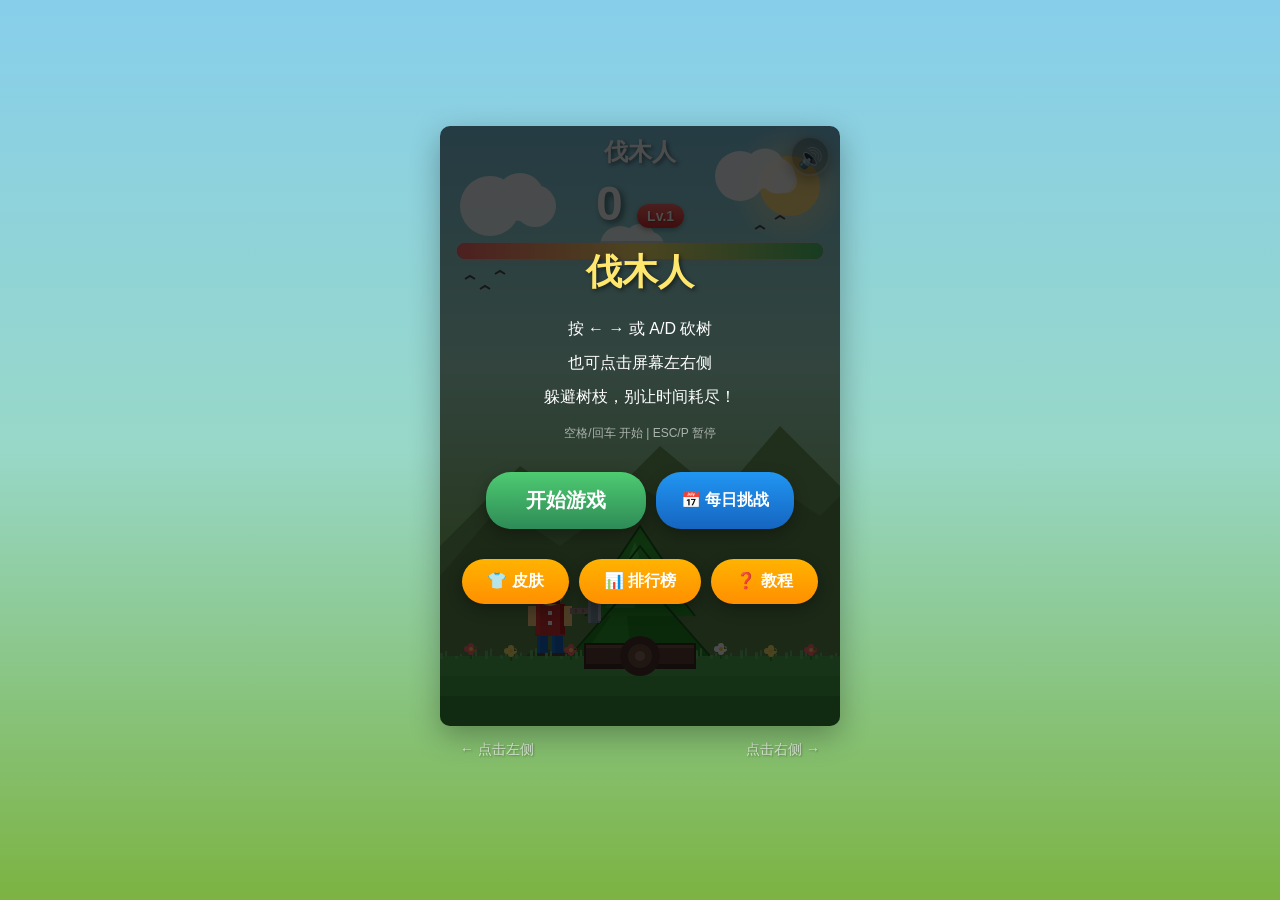
==== index.html @ 37e75020 "Timberman 伐木人游戏 - 完整版" ====
<!DOCTYPE html>
<html lang="zh-CN">
<head>
    <meta charset="UTF-8">
    <meta name="viewport" content="width=device-width, initial-scale=1.0, user-scalable=no">
    <title>Timberman - 伐木人</title>
    <link rel="stylesheet" href="style.css">
</head>
<body>
    <div id="game-container">
        <!-- 游戏标题 -->
        <h1 id="title">伐木人</h1>

        <!-- 游戏画布 -->
        <canvas id="gameCanvas"></canvas>

        <!-- 游戏 UI 覆盖层 -->
        <div id="ui-overlay">
            <!-- 静音按钮 -->
            <button id="mute-btn" class="mute-btn" title="切换音效">🔊</button>

            <!-- 分数显示 -->
            <div id="score-display">
                <span id="score">0</span>
                <span id="difficulty-level" class="difficulty-badge">Lv.1</span>
            </div>

            <!-- 连击显示 -->
            <div id="combo-display" class="combo-display hidden">0 COMBO</div>

            <!-- 时间条 -->
            <div id="timer-bar">
                <div id="timer-fill"></div>
            </div>
        </div>

        <!-- 开始界面 -->
        <div id="start-screen" class="screen">
            <h2>伐木人</h2>
            <p>按 ← → 或 A/D 砍树</p>
            <p>也可点击屏幕左右侧</p>
            <p>躲避树枝，别让时间耗尽！</p>
            <p class="hint-text">空格/回车 开始 | ESC/P 暂停</p>
            <div id="start-btns">
                <button id="start-btn">开始游戏</button>
                <button id="daily-btn" class="daily-btn">📅 每日挑战</button>
                <button id="skin-btn" class="secondary-btn">👕 皮肤</button>
                <button id="leaderboard-btn" class="secondary-btn">📊 排行榜</button>
                <button id="tutorial-btn" class="secondary-btn">❓ 教程</button>
            </div>
        </div>

        <!-- 每日挑战界面 -->
        <div id="daily-screen" class="screen hidden">
            <h2>📅 每日挑战</h2>
            <div class="daily-info">
                <p class="daily-date-label">今日日期</p>
                <p class="daily-date-value" id="daily-date">2025-01-01</p>
            </div>
            <div class="daily-stats">
                <div class="daily-stat">
                    <span class="stat-label">今日最高</span>
                    <span class="stat-value" id="daily-best-score">0</span>
                </div>
                <div class="daily-stat">
                    <span class="stat-label">挑战次数</span>
                    <span class="stat-value" id="daily-total-attempts">0</span>
                </div>
            </div>
            <p class="daily-hint">每天的关卡相同，挑战最高分！</p>
            <div class="daily-btns">
                <button id="daily-start-btn">开始挑战</button>
                <button id="daily-back-btn" class="secondary-btn">返回</button>
            </div>
        </div>

        <!-- 每日挑战结束界面 -->
        <div id="daily-game-over-screen" class="screen hidden">
            <h2>📅 挑战结束</h2>
            <p id="daily-new-record" class="new-record hidden">🎉 新纪录！</p>
            <p>得分: <span id="daily-final-score">0</span></p>
            <p>今日最高: <span id="daily-high-score">0</span></p>
            <p class="daily-combo-text">最高连击: <span id="daily-max-combo">0</span></p>
            <p class="daily-attempts-text">今日挑战: <span id="daily-attempts">0</span> 次</p>
            <div id="daily-game-over-btns">
                <button id="daily-retry-btn">再来一次</button>
                <button id="daily-exit-btn" class="secondary-btn">返回首页</button>
            </div>
        </div>

        <!-- 皮肤选择界面 -->
        <div id="skin-screen" class="screen hidden">
            <h2>👕 皮肤</h2>
            <!-- 皮肤预览区域 -->
            <div id="skin-preview-container">
                <canvas id="skin-preview-canvas" width="120" height="150"></canvas>
                <div id="skin-preview-name">伐木工</div>
            </div>
            <div id="skin-list"></div>
            <p id="skin-progress">已解锁: <span id="skin-unlocked-count">0</span>/4</p>
            <button id="skin-back-btn">返回</button>
        </div>

        <!-- 结束界面 -->
        <div id="game-over-screen" class="screen hidden">
            <h2>游戏结束</h2>
            <p>得分: <span id="final-score">0</span></p>
            <p id="max-combo-text">最高连击: <span id="max-combo">0</span></p>
            <p id="high-score-text">最高分: <span id="high-score">0</span></p>
            <div id="game-over-btns">
                <button id="restart-btn">再来一次</button>
                <button id="achievements-btn" class="secondary-btn">🏆 成就</button>
            </div>
        </div>

        <!-- 成就界面 -->
        <div id="achievements-screen" class="screen hidden">
            <h2>🏆 成就</h2>
            <div id="achievements-list"></div>
            <p id="achievements-progress">已解锁: <span id="unlocked-count">0</span>/12</p>
            <button id="achievements-back-btn">返回</button>
        </div>

        <!-- 排行榜界面 -->
        <div id="leaderboard-screen" class="screen hidden">
            <h2>📊 排行榜</h2>
            <div class="leaderboard-header">
                <span class="lb-col-rank">排名</span>
                <span class="lb-col-skin"></span>
                <span class="lb-col-score">分数</span>
                <span class="lb-col-combo">连击</span>
                <span class="lb-col-date">时间</span>
            </div>
            <div id="leaderboard-list"></div>
            <div class="leaderboard-btns">
                <button id="leaderboard-back-btn">返回</button>
                <button id="leaderboard-clear-btn" class="danger-btn">清空记录</button>
            </div>
        </div>

        <!-- 成就解锁弹窗 -->
        <div id="achievement-popup" class="achievement-popup hidden">
            <div class="achievement-icon">🏆</div>
            <div class="achievement-info">
                <div class="achievement-label">成就解锁!</div>
                <div id="achievement-name"></div>
            </div>
        </div>

        <!-- 皮肤解锁弹窗 -->
        <div id="skin-unlock-popup" class="skin-unlock-popup hidden">
            <div class="skin-popup-icon">👕</div>
            <div class="skin-popup-info">
                <div class="skin-popup-label">新皮肤解锁!</div>
                <div id="skin-unlock-name"></div>
            </div>
        </div>

        <!-- 暂停界面 -->
        <div id="pause-screen" class="screen hidden">
            <h2>⏸️ 暂停</h2>
            <p>按 ESC 或 P 键继续</p>
            <button id="resume-btn">继续游戏</button>
        </div>

        <!-- 教程界面 -->
        <div id="tutorial-screen" class="screen hidden">
            <div class="tutorial-content">
                <!-- 步骤 1: 欢迎 -->
                <div class="tutorial-step" data-step="1">
                    <div class="tutorial-icon">🪓</div>
                    <h2>欢迎来到伐木人!</h2>
                    <p>你是一名勇敢的伐木工</p>
                    <p>目标是砍倒尽可能多的树</p>
                    <p>同时躲避危险的树枝</p>
                </div>
                <!-- 步骤 2: 控制方式 -->
                <div class="tutorial-step hidden" data-step="2">
                    <div class="tutorial-icon">⌨️</div>
                    <h2>控制方式</h2>
                    <div class="tutorial-controls">
                        <div class="control-item">
                            <span class="key">← A</span>
                            <span>移动到左边砍树</span>
                        </div>
                        <div class="control-item">
                            <span class="key">D →</span>
                            <span>移动到右边砍树</span>
                        </div>
                    </div>
                    <p class="tutorial-hint">也可以点击屏幕左/右侧</p>
                </div>
                <!-- 步骤 3: 躲避树枝 -->
                <div class="tutorial-step hidden" data-step="3">
                    <div class="tutorial-icon">⚠️</div>
                    <h2>躲避树枝!</h2>
                    <div class="tutorial-demo">
                        <div class="demo-tree">
                            <div class="demo-branch left">🌿</div>
                            <div class="demo-trunk">🪵</div>
                            <div class="demo-player left danger">👷</div>
                        </div>
                    </div>
                    <p class="tutorial-warning">碰到树枝 = 游戏结束!</p>
                    <p>砍树前看清树枝在哪边</p>
                </div>
                <!-- 步骤 4: 时间管理 -->
                <div class="tutorial-step hidden" data-step="4">
                    <div class="tutorial-icon">⏱️</div>
                    <h2>时间管理</h2>
                    <div class="tutorial-timer-demo">
                        <div class="demo-timer-bar">
                            <div class="demo-timer-fill"></div>
                        </div>
                    </div>
                    <p>时间条会不断减少</p>
                    <p class="tutorial-tip">每次砍树会 <strong>+时间</strong></p>
                    <p class="tutorial-tip">时间耗尽也会游戏结束</p>
                </div>
                <!-- 步骤 5: 高级技巧 -->
                <div class="tutorial-step hidden" data-step="5">
                    <div class="tutorial-icon">🏆</div>
                    <h2>高级技巧</h2>
                    <div class="tutorial-tips-list">
                        <p>⚡ <strong>连击</strong> - 快速砍树提高分数</p>
                        <p>📈 <strong>难度递增</strong> - 分数越高越难</p>
                        <p>🎖️ <strong>成就系统</strong> - 解锁12个成就</p>
                        <p>👕 <strong>皮肤</strong> - 高分解锁新角色</p>
                    </div>
                </div>
            </div>
            <div class="tutorial-nav">
                <div class="tutorial-dots">
                    <span class="dot active" data-step="1"></span>
                    <span class="dot" data-step="2"></span>
                    <span class="dot" data-step="3"></span>
                    <span class="dot" data-step="4"></span>
                    <span class="dot" data-step="5"></span>
                </div>
                <div class="tutorial-buttons">
                    <button id="tutorial-skip-btn" class="secondary-btn">跳过</button>
                    <button id="tutorial-prev-btn" class="secondary-btn" disabled>上一步</button>
                    <button id="tutorial-next-btn">下一步</button>
                </div>
            </div>
        </div>

        <!-- 移动端触摸区域指示 -->
        <div id="touch-zones" class="touch-zones hidden">
            <div class="touch-zone touch-zone-left">
                <span class="touch-arrow">←</span>
                <div class="touch-ripple"></div>
            </div>
            <div class="touch-zone touch-zone-right">
                <span class="touch-arrow">→</span>
                <div class="touch-ripple"></div>
            </div>
        </div>
    </div>

    <!-- 操作提示 -->
    <div id="controls-hint">
        <span class="hint-left">← 点击左侧</span>
        <span class="hint-right">点击右侧 →</span>
    </div>

    <script src="game.js"></script>
</body>
</html>
---- style.css ----
/* 全局样式重置 */
* {
    margin: 0;
    padding: 0;
    box-sizing: border-box;
}

body {
    font-family: 'Segoe UI', 'PingFang SC', 'Microsoft YaHei', sans-serif;
    background: linear-gradient(180deg, #87CEEB 0%, #98D8C8 50%, #7CB342 100%);
    min-height: 100vh;
    display: flex;
    flex-direction: column;
    align-items: center;
    justify-content: center;
    overflow: hidden;
    user-select: none;
    -webkit-user-select: none;
    touch-action: manipulation;
}

/* 游戏容器 */
#game-container {
    position: relative;
    width: 100%;
    max-width: 400px;
    height: 600px;
    background: linear-gradient(180deg, #87CEEB 0%, #B8E994 70%, #6B8E23 100%);
    border-radius: 10px;
    box-shadow: 0 10px 30px rgba(0, 0, 0, 0.3);
    overflow: hidden;
}

/* 游戏标题 */
#title {
    position: absolute;
    top: 10px;
    left: 50%;
    transform: translateX(-50%);
    font-size: 24px;
    color: #fff;
    text-shadow: 2px 2px 4px rgba(0, 0, 0, 0.5);
    z-index: 10;
    pointer-events: none;
}

/* 游戏画布 */
#gameCanvas {
    display: block;
    width: 100%;
    height: 100%;
}

/* UI 覆盖层 */
#ui-overlay {
    position: absolute;
    top: 0;
    left: 0;
    width: 100%;
    padding: 50px 15px 15px;
    pointer-events: none;
    z-index: 5;
}

/* 静音按钮 */
.mute-btn {
    position: absolute;
    top: 10px;
    right: 10px;
    width: 40px;
    height: 40px;
    padding: 0;
    margin: 0;
    font-size: 20px;
    line-height: 40px;
    text-align: center;
    background: rgba(0, 0, 0, 0.3);
    border: 2px solid rgba(255, 255, 255, 0.3);
    border-radius: 50%;
    pointer-events: auto;
    transition: background 0.2s, transform 0.1s;
}

.mute-btn:hover {
    background: rgba(0, 0, 0, 0.5);
    transform: scale(1.1);
}

.mute-btn:active {
    transform: scale(0.95);
}

.mute-btn.muted {
    background: rgba(255, 100, 100, 0.4);
    border-color: rgba(255, 100, 100, 0.5);
}

/* 分数显示 */
#score-display {
    text-align: center;
    margin-bottom: 10px;
}

#score {
    font-size: 48px;
    font-weight: bold;
    color: #fff;
    text-shadow: 3px 3px 6px rgba(0, 0, 0, 0.5);
}

/* 难度等级徽章 */
.difficulty-badge {
    display: inline-block;
    margin-left: 10px;
    padding: 4px 10px;
    font-size: 14px;
    font-weight: bold;
    color: #fff;
    background: linear-gradient(180deg, #FF6B6B, #D32F2F);
    border-radius: 12px;
    vertical-align: middle;
    text-shadow: 1px 1px 2px rgba(0, 0, 0, 0.3);
    box-shadow: 0 2px 5px rgba(0, 0, 0, 0.3);
    transition: background 0.3s ease;
}

.difficulty-badge.level-high {
    background: linear-gradient(180deg, #FF5722, #B71C1C);
    animation: pulse 0.5s ease-in-out infinite alternate;
}

@keyframes pulse {
    from { transform: scale(1); }
    to { transform: scale(1.1); }
}

/* 连击显示 */
.combo-display {
    text-align: center;
    font-size: 24px;
    font-weight: bold;
    color: #FFE66D;
    text-shadow: 2px 2px 4px rgba(0, 0, 0, 0.5);
    margin-bottom: 5px;
    animation: comboPop 0.15s ease-out;
}

.combo-display.hidden {
    display: none;
}

/* 连击等级样式 */
.combo-good {
    color: #4ECB71;
    font-size: 26px;
}

.combo-great {
    color: #FF9800;
    font-size: 28px;
    animation: comboPop 0.15s ease-out, comboGlow 0.5s ease-in-out infinite alternate;
}

.combo-epic {
    color: #FF4081;
    font-size: 32px;
    animation: comboPop 0.15s ease-out, comboGlow 0.3s ease-in-out infinite alternate, comboShake 0.1s ease-in-out infinite;
}

@keyframes comboPop {
    0% { transform: scale(1.5); opacity: 0.5; }
    100% { transform: scale(1); opacity: 1; }
}

@keyframes comboGlow {
    from { text-shadow: 2px 2px 4px rgba(0, 0, 0, 0.5), 0 0 10px currentColor; }
    to { text-shadow: 2px 2px 4px rgba(0, 0, 0, 0.5), 0 0 20px currentColor, 0 0 30px currentColor; }
}

@keyframes comboShake {
    0%, 100% { transform: translateX(0); }
    25% { transform: translateX(-2px); }
    75% { transform: translateX(2px); }
}

/* 时间条 */
#timer-bar {
    width: 100%;
    height: 20px;
    background: rgba(0, 0, 0, 0.3);
    border-radius: 10px;
    overflow: hidden;
    border: 2px solid rgba(255, 255, 255, 0.5);
}

#timer-fill {
    width: 100%;
    height: 100%;
    background: linear-gradient(90deg, #FF6B6B, #FFE66D, #4ECB71);
    border-radius: 8px;
    transition: width 0.1s linear;
}

/* 通用屏幕样式 */
.screen {
    position: absolute;
    top: 0;
    left: 0;
    width: 100%;
    height: 100%;
    display: flex;
    flex-direction: column;
    align-items: center;
    justify-content: center;
    background: rgba(0, 0, 0, 0.7);
    z-index: 20;
    padding: 20px;
    text-align: center;
}

.screen.hidden {
    display: none;
}

.screen h2 {
    font-size: 36px;
    color: #FFE66D;
    text-shadow: 2px 2px 4px rgba(0, 0, 0, 0.5);
    margin-bottom: 20px;
}

.screen p {
    font-size: 16px;
    color: #fff;
    margin-bottom: 10px;
    line-height: 1.5;
}

.screen .hint-text {
    font-size: 12px;
    color: rgba(255, 255, 255, 0.6);
    margin-top: 5px;
}

/* 按钮样式 */
button {
    margin-top: 20px;
    padding: 15px 40px;
    font-size: 20px;
    font-weight: bold;
    color: #fff;
    background: linear-gradient(180deg, #4ECB71, #2E8B57);
    border: none;
    border-radius: 25px;
    cursor: pointer;
    box-shadow: 0 5px 15px rgba(0, 0, 0, 0.3);
    transition: transform 0.1s, box-shadow 0.1s;
}

button:hover {
    transform: translateY(-2px);
    box-shadow: 0 7px 20px rgba(0, 0, 0, 0.4);
}

button:active {
    transform: translateY(1px);
    box-shadow: 0 3px 10px rgba(0, 0, 0, 0.3);
}

/* 操作提示 */
#controls-hint {
    display: flex;
    justify-content: space-between;
    width: 100%;
    max-width: 400px;
    padding: 15px 20px;
    color: rgba(255, 255, 255, 0.7);
    font-size: 14px;
}

.hint-left, .hint-right {
    text-shadow: 1px 1px 2px rgba(0, 0, 0, 0.3);
}

/* 游戏结束时的分数高亮 */
#final-score {
    font-size: 48px;
    color: #FFE66D;
    font-weight: bold;
}

#max-combo-text {
    color: #FF9800;
    font-size: 14px;
}

#max-combo {
    font-weight: bold;
    color: #FFE66D;
}

#high-score-text {
    color: #4ECB71;
    font-size: 14px;
}

#high-score {
    font-weight: bold;
}

/* 响应式设计 */
@media (max-width: 420px) {
    #game-container {
        border-radius: 0;
        height: 100vh;
        max-width: 100%;
    }

    #controls-hint {
        position: fixed;
        bottom: 0;
        left: 0;
        background: rgba(0, 0, 0, 0.3);
    }
}

/* 触摸反馈 */
@media (hover: none) {
    button:hover {
        transform: none;
        box-shadow: 0 5px 15px rgba(0, 0, 0, 0.3);
    }
}

/* 游戏结束按钮组 */
#game-over-btns {
    display: flex;
    gap: 10px;
    flex-wrap: wrap;
    justify-content: center;
}

.secondary-btn {
    background: linear-gradient(180deg, #FFB300, #FF8F00);
    padding: 12px 25px;
    font-size: 16px;
}

/* 成就界面 */
#achievements-screen {
    background: rgba(0, 0, 0, 0.85);
}

#achievements-list {
    display: grid;
    grid-template-columns: repeat(3, 1fr);
    gap: 10px;
    max-width: 350px;
    max-height: 350px;
    overflow-y: auto;
    padding: 10px;
    margin-bottom: 10px;
}

.achievement-item {
    display: flex;
    flex-direction: column;
    align-items: center;
    padding: 10px 5px;
    background: rgba(255, 255, 255, 0.1);
    border-radius: 10px;
    border: 2px solid rgba(255, 255, 255, 0.2);
    transition: transform 0.2s, box-shadow 0.2s;
}

.achievement-item.unlocked {
    background: rgba(78, 203, 113, 0.2);
    border-color: #4ECB71;
}

.achievement-item.rarity-rare.unlocked {
    background: rgba(33, 150, 243, 0.2);
    border-color: #2196F3;
}

.achievement-item.rarity-epic.unlocked {
    background: rgba(156, 39, 176, 0.2);
    border-color: #9C27B0;
}

.achievement-item.rarity-legendary.unlocked {
    background: rgba(255, 193, 7, 0.2);
    border-color: #FFC107;
    box-shadow: 0 0 15px rgba(255, 193, 7, 0.3);
}

.achievement-item.locked {
    opacity: 0.5;
    filter: grayscale(0.8);
}

.achievement-item .icon {
    font-size: 28px;
    margin-bottom: 5px;
}

.achievement-item .name {
    font-size: 10px;
    color: #fff;
    text-align: center;
    line-height: 1.2;
}

.achievement-item.locked .name {
    color: #888;
}

#achievements-progress {
    color: #FFE66D;
    font-size: 14px;
    margin-top: 5px;
}

/* 成就解锁弹窗 */
.achievement-popup {
    position: absolute;
    top: 80px;
    left: 50%;
    transform: translateX(-50%);
    display: flex;
    align-items: center;
    gap: 10px;
    padding: 12px 20px;
    background: linear-gradient(135deg, rgba(78, 203, 113, 0.95), rgba(46, 139, 87, 0.95));
    border-radius: 30px;
    border: 2px solid #FFE66D;
    box-shadow: 0 5px 20px rgba(0, 0, 0, 0.4), 0 0 30px rgba(255, 230, 109, 0.3);
    z-index: 100;
    animation: popupSlideIn 0.5s ease-out;
}

.achievement-popup.hidden {
    display: none;
}

.achievement-popup .achievement-icon {
    font-size: 32px;
    animation: iconBounce 0.5s ease-out 0.2s;
}

.achievement-popup .achievement-info {
    display: flex;
    flex-direction: column;
}

.achievement-popup .achievement-label {
    font-size: 10px;
    color: rgba(255, 255, 255, 0.8);
    text-transform: uppercase;
    letter-spacing: 1px;
}

.achievement-popup #achievement-name {
    font-size: 16px;
    font-weight: bold;
    color: #fff;
    text-shadow: 1px 1px 2px rgba(0, 0, 0, 0.3);
}

@keyframes popupSlideIn {
    0% {
        transform: translateX(-50%) translateY(-50px);
        opacity: 0;
    }
    100% {
        transform: translateX(-50%) translateY(0);
        opacity: 1;
    }
}

@keyframes iconBounce {
    0%, 100% { transform: scale(1); }
    50% { transform: scale(1.3); }
}

/* 屏幕震动效果 */
#game-container.screen-shake {
    animation: screenShake 0.4s ease-out;
}

@keyframes screenShake {
    0%, 100% { transform: translateX(0) translateY(0); }
    10% { transform: translateX(-8px) translateY(4px); }
    20% { transform: translateX(8px) translateY(-4px); }
    30% { transform: translateX(-6px) translateY(3px); }
    40% { transform: translateX(6px) translateY(-3px); }
    50% { transform: translateX(-4px) translateY(2px); }
    60% { transform: translateX(4px) translateY(-2px); }
    70% { transform: translateX(-2px) translateY(1px); }
    80% { transform: translateX(2px) translateY(-1px); }
    90% { transform: translateX(-1px) translateY(0); }
}

/* 移动端触摸区域指示 */
.touch-zones {
    position: absolute;
    top: 0;
    left: 0;
    width: 100%;
    height: 100%;
    display: flex;
    pointer-events: none;
    z-index: 15;
}

.touch-zones.hidden {
    display: none;
}

.touch-zone {
    flex: 1;
    display: flex;
    align-items: center;
    justify-content: center;
    position: relative;
    transition: background 0.15s ease;
}

.touch-zone-left {
    background: linear-gradient(90deg, rgba(78, 203, 113, 0.15) 0%, rgba(78, 203, 113, 0) 80%);
    border-right: 1px dashed rgba(255, 255, 255, 0.2);
}

.touch-zone-right {
    background: linear-gradient(270deg, rgba(78, 203, 113, 0.15) 0%, rgba(78, 203, 113, 0) 80%);
}

.touch-arrow {
    font-size: 48px;
    color: rgba(255, 255, 255, 0.25);
    text-shadow: 0 2px 8px rgba(0, 0, 0, 0.3);
    transition: all 0.15s ease;
    user-select: none;
}

/* 触摸激活状态 */
.touch-zone.active {
    background: rgba(78, 203, 113, 0.3);
}

.touch-zone.active .touch-arrow {
    color: rgba(255, 255, 255, 0.8);
    transform: scale(1.2);
}

/* 触摸波纹效果 */
.touch-ripple {
    position: absolute;
    width: 80px;
    height: 80px;
    border-radius: 50%;
    background: rgba(255, 255, 255, 0.4);
    transform: scale(0);
    opacity: 0;
    pointer-events: none;
}

.touch-ripple.animate {
    animation: rippleEffect 0.4s ease-out;
}

@keyframes rippleEffect {
    0% {
        transform: scale(0);
        opacity: 0.6;
    }
    100% {
        transform: scale(2.5);
        opacity: 0;
    }
}

/* 首次提示动画 - 箭头脉冲 */
.touch-zones.show-hint .touch-arrow {
    animation: arrowPulse 1.5s ease-in-out infinite;
}

@keyframes arrowPulse {
    0%, 100% {
        opacity: 0.25;
        transform: scale(1);
    }
    50% {
        opacity: 0.6;
        transform: scale(1.15);
    }
}

/* 淡出动画 - 游戏开始后渐隐 */
.touch-zones.fade-out {
    animation: zonesFadeOut 2s ease-out forwards;
}

@keyframes zonesFadeOut {
    0% { opacity: 1; }
    50% { opacity: 1; }
    100% { opacity: 0.3; }
}

/* 开始界面按钮组 */
#start-btns {
    display: flex;
    gap: 10px;
    flex-wrap: wrap;
    justify-content: center;
}

/* 皮肤选择界面 */
#skin-screen {
    background: rgba(0, 0, 0, 0.85);
}

/* 皮肤预览区域 */
#skin-preview-container {
    display: flex;
    flex-direction: column;
    align-items: center;
    margin-bottom: 15px;
    padding: 15px 25px;
    background: linear-gradient(180deg, rgba(135, 206, 235, 0.3) 0%, rgba(107, 142, 35, 0.3) 100%);
    border-radius: 15px;
    border: 2px solid rgba(255, 255, 255, 0.3);
    box-shadow: inset 0 0 20px rgba(0, 0, 0, 0.2);
}

#skin-preview-canvas {
    border-radius: 8px;
    image-rendering: pixelated;
}

#skin-preview-name {
    margin-top: 8px;
    font-size: 16px;
    font-weight: bold;
    color: #FFE66D;
    text-shadow: 1px 1px 3px rgba(0, 0, 0, 0.5);
    transition: all 0.3s ease;
}

#skin-list {
    display: grid;
    grid-template-columns: repeat(2, 1fr);
    gap: 12px;
    max-width: 320px;
    max-height: 350px;
    overflow-y: auto;
    padding: 10px;
    margin-bottom: 10px;
}

.skin-item {
    display: flex;
    flex-direction: column;
    align-items: center;
    padding: 15px 10px;
    background: rgba(255, 255, 255, 0.1);
    border-radius: 12px;
    border: 3px solid rgba(255, 255, 255, 0.2);
    cursor: pointer;
    transition: transform 0.2s, box-shadow 0.2s, border-color 0.2s;
}

.skin-item:hover {
    transform: translateY(-2px);
    box-shadow: 0 5px 15px rgba(0, 0, 0, 0.3);
}

.skin-item.unlocked {
    background: rgba(78, 203, 113, 0.15);
    border-color: rgba(78, 203, 113, 0.4);
}

.skin-item.selected {
    background: rgba(78, 203, 113, 0.3);
    border-color: #4ECB71;
    box-shadow: 0 0 15px rgba(78, 203, 113, 0.4);
}

.skin-item.locked {
    opacity: 0.6;
    cursor: not-allowed;
}

.skin-item.locked:hover {
    transform: none;
}

/* 皮肤预览容器 */
.skin-preview-container {
    width: 80px;
    height: 100px;
    margin-bottom: 8px;
    display: flex;
    align-items: center;
    justify-content: center;
}

.skin-preview-canvas {
    border-radius: 6px;
    image-rendering: pixelated;
    background: linear-gradient(180deg, rgba(135, 206, 235, 0.2) 0%, rgba(107, 142, 35, 0.2) 100%);
}

.skin-info {
    display: flex;
    flex-direction: column;
    align-items: center;
}

.skin-item .skin-icon {
    font-size: 36px;
    margin-bottom: 8px;
}

.skin-item .skin-name {
    font-size: 14px;
    font-weight: bold;
    color: #fff;
    text-align: center;
    margin-bottom: 4px;
}

.skin-item .skin-desc {
    font-size: 10px;
    color: rgba(255, 255, 255, 0.7);
    text-align: center;
    line-height: 1.3;
}

.skin-item.locked .skin-name,
.skin-item.locked .skin-desc {
    color: #888;
}

.skin-item .skin-unlock-hint {
    font-size: 9px;
    color: #FFE66D;
    margin-top: 6px;
    text-align: center;
}

.skin-item .skin-selected-badge {
    font-size: 9px;
    color: #4ECB71;
    margin-top: 6px;
    font-weight: bold;
}

#skin-progress {
    color: #FFE66D;
    font-size: 14px;
    margin-top: 5px;
}

.skin-item .unlock-req {
    font-size: 10px;
    color: #FF9800;
    margin-top: 4px;
    padding: 2px 8px;
    background: rgba(255, 152, 0, 0.2);
    border-radius: 8px;
}

.skin-item .skin-check {
    position: absolute;
    top: 8px;
    right: 8px;
    font-size: 14px;
    color: #4ECB71;
    font-weight: bold;
}

.skin-item {
    position: relative;
}

/* 皮肤解锁弹窗 */
.skin-unlock-popup {
    position: absolute;
    top: 80px;
    left: 50%;
    transform: translateX(-50%);
    display: flex;
    align-items: center;
    gap: 10px;
    padding: 12px 20px;
    background: linear-gradient(135deg, rgba(255, 193, 7, 0.95), rgba(255, 143, 0, 0.95));
    border-radius: 30px;
    border: 2px solid #fff;
    box-shadow: 0 5px 20px rgba(0, 0, 0, 0.4), 0 0 30px rgba(255, 193, 7, 0.3);
    z-index: 100;
    animation: popupSlideIn 0.5s ease-out;
}

.skin-unlock-popup.hidden {
    display: none;
}

.skin-unlock-popup .skin-popup-icon {
    font-size: 32px;
    animation: iconBounce 0.5s ease-out 0.2s;
}

.skin-unlock-popup .skin-popup-info {
    display: flex;
    flex-direction: column;
}

.skin-unlock-popup .skin-popup-label {
    font-size: 10px;
    color: rgba(255, 255, 255, 0.9);
    text-transform: uppercase;
    letter-spacing: 1px;
}

.skin-unlock-popup .skin-popup-name {
    font-size: 16px;
    font-weight: bold;
    color: #fff;
    text-shadow: 1px 1px 2px rgba(0, 0, 0, 0.3);
}

/* ============ 每日挑战样式 ============ */

/* 每日挑战按钮 */
.daily-btn {
    background: linear-gradient(180deg, #2196F3, #1565C0);
    padding: 12px 25px;
    font-size: 16px;
}

.daily-btn:hover {
    background: linear-gradient(180deg, #42A5F5, #1976D2);
}

/* 每日挑战界面 */
#daily-screen {
    background: rgba(0, 0, 0, 0.85);
}

.daily-info {
    text-align: center;
    margin-bottom: 15px;
}

.daily-date-label {
    font-size: 12px;
    color: rgba(255, 255, 255, 0.7);
    margin-bottom: 5px !important;
}

.daily-date-value {
    font-size: 24px !important;
    font-weight: bold;
    color: #2196F3 !important;
    margin: 0 !important;
}

.daily-stats {
    display: flex;
    gap: 20px;
    justify-content: center;
    margin: 20px 0;
}

.daily-stat {
    display: flex;
    flex-direction: column;
    align-items: center;
    padding: 12px 20px;
    background: rgba(255, 255, 255, 0.1);
    border-radius: 10px;
    border: 2px solid rgba(33, 150, 243, 0.3);
}

.daily-stat .stat-label {
    font-size: 12px;
    color: rgba(255, 255, 255, 0.7);
    margin-bottom: 5px;
}

.daily-stat .stat-value {
    font-size: 28px;
    font-weight: bold;
    color: #FFE66D;
}

.daily-hint {
    font-size: 12px !important;
    color: rgba(255, 255, 255, 0.6) !important;
    font-style: italic;
}

.daily-btns {
    display: flex;
    gap: 10px;
    flex-wrap: wrap;
    justify-content: center;
}

#daily-start-btn {
    background: linear-gradient(180deg, #2196F3, #1565C0);
}

#daily-start-btn:hover {
    background: linear-gradient(180deg, #42A5F5, #1976D2);
}

/* 每日挑战结束界面 */
#daily-game-over-screen {
    background: rgba(0, 0, 0, 0.85);
}

#daily-game-over-screen h2 {
    color: #2196F3;
}

.new-record {
    font-size: 24px !important;
    color: #FFD700 !important;
    font-weight: bold;
    animation: newRecordPulse 0.5s ease-in-out infinite alternate;
    margin-bottom: 15px !important;
}

@keyframes newRecordPulse {
    from { transform: scale(1); text-shadow: 0 0 10px rgba(255, 215, 0, 0.5); }
    to { transform: scale(1.1); text-shadow: 0 0 20px rgba(255, 215, 0, 0.8); }
}

#daily-final-score {
    font-size: 48px;
    color: #2196F3;
    font-weight: bold;
}

#daily-high-score {
    font-size: 24px;
    color: #FFE66D;
    font-weight: bold;
}

.daily-combo-text {
    color: #FF9800 !important;
    font-size: 14px !important;
}

.daily-attempts-text {
    color: #4ECB71 !important;
    font-size: 14px !important;
}

#daily-game-over-btns {
    display: flex;
    gap: 10px;
    flex-wrap: wrap;
    justify-content: center;
}

#daily-retry-btn {
    background: linear-gradient(180deg, #2196F3, #1565C0);
}

#daily-retry-btn:hover {
    background: linear-gradient(180deg, #42A5F5, #1976D2);
}

/* ============ 教程界面样式 ============ */

#tutorial-screen {
    background: rgba(0, 0, 0, 0.9);
    padding: 30px 20px;
}

.tutorial-content {
    flex: 1;
    display: flex;
    flex-direction: column;
    align-items: center;
    justify-content: center;
    max-width: 320px;
    width: 100%;
}

.tutorial-step {
    display: flex;
    flex-direction: column;
    align-items: center;
    text-align: center;
    animation: tutorialFadeIn 0.4s ease-out;
}

.tutorial-step.hidden {
    display: none;
}

@keyframes tutorialFadeIn {
    from {
        opacity: 0;
        transform: translateX(20px);
    }
    to {
        opacity: 1;
        transform: translateX(0);
    }
}

.tutorial-icon {
    font-size: 64px;
    margin-bottom: 15px;
    animation: tutorialIconBounce 0.6s ease-out;
}

@keyframes tutorialIconBounce {
    0% { transform: scale(0.5); opacity: 0; }
    60% { transform: scale(1.1); }
    100% { transform: scale(1); opacity: 1; }
}

.tutorial-step h2 {
    font-size: 28px;
    color: #FFE66D;
    margin-bottom: 15px;
}

.tutorial-step p {
    font-size: 15px;
    color: #fff;
    margin-bottom: 8px;
    line-height: 1.4;
}

/* 控制方式展示 */
.tutorial-controls {
    display: flex;
    flex-direction: column;
    gap: 12px;
    margin: 15px 0;
}

.control-item {
    display: flex;
    align-items: center;
    gap: 15px;
    padding: 12px 20px;
    background: rgba(255, 255, 255, 0.1);
    border-radius: 10px;
    border: 2px solid rgba(255, 255, 255, 0.2);
}

.control-item .key {
    font-size: 18px;
    font-weight: bold;
    color: #FFE66D;
    padding: 6px 12px;
    background: rgba(0, 0, 0, 0.3);
    border-radius: 6px;
    border: 2px solid #FFE66D;
    font-family: monospace;
    min-width: 60px;
    text-align: center;
}

.control-item span:last-child {
    color: #fff;
    font-size: 14px;
}

.tutorial-hint {
    font-size: 12px !important;
    color: rgba(255, 255, 255, 0.6) !important;
    font-style: italic;
    margin-top: 10px !important;
}

/* 躲避树枝演示 */
.tutorial-demo {
    margin: 20px 0;
    padding: 20px;
    background: linear-gradient(180deg, rgba(135, 206, 235, 0.2) 0%, rgba(107, 142, 35, 0.2) 100%);
    border-radius: 15px;
    border: 2px solid rgba(255, 255, 255, 0.2);
}

.demo-tree {
    display: flex;
    flex-direction: column;
    align-items: center;
    position: relative;
}

.demo-trunk {
    font-size: 36px;
    margin: 5px 0;
}

.demo-branch {
    font-size: 24px;
    position: absolute;
    top: -5px;
}

.demo-branch.left {
    left: -35px;
    transform: scaleX(-1);
}

.demo-branch.right {
    right: -35px;
}

.demo-player {
    font-size: 32px;
    position: absolute;
    bottom: -10px;
}

.demo-player.left {
    left: -45px;
}

.demo-player.right {
    right: -45px;
}

.demo-player.danger {
    animation: dangerBlink 0.5s ease-in-out infinite alternate;
}

@keyframes dangerBlink {
    from { opacity: 1; }
    to { opacity: 0.4; }
}

.tutorial-warning {
    font-size: 18px !important;
    color: #FF6B6B !important;
    font-weight: bold;
    margin-top: 15px !important;
    padding: 8px 16px;
    background: rgba(255, 107, 107, 0.2);
    border-radius: 8px;
    border: 2px solid rgba(255, 107, 107, 0.4);
}

/* 时间条演示 */
.tutorial-timer-demo {
    width: 100%;
    margin: 20px 0;
}

.demo-timer-bar {
    width: 100%;
    height: 24px;
    background: rgba(0, 0, 0, 0.3);
    border-radius: 12px;
    overflow: hidden;
    border: 2px solid rgba(255, 255, 255, 0.3);
}

.demo-timer-fill {
    height: 100%;
    width: 70%;
    background: linear-gradient(90deg, #FF6B6B, #FFE66D, #4ECB71);
    border-radius: 10px;
    animation: timerDemo 2s ease-in-out infinite;
}

@keyframes timerDemo {
    0% { width: 70%; }
    50% { width: 40%; }
    100% { width: 70%; }
}

.tutorial-tip {
    font-size: 14px !important;
    color: #4ECB71 !important;
}

.tutorial-tip strong {
    color: #FFE66D;
}

/* 高级技巧列表 */
.tutorial-tips-list {
    text-align: left;
    margin: 15px 0;
    padding: 15px 20px;
    background: rgba(255, 255, 255, 0.05);
    border-radius: 12px;
    border: 2px solid rgba(255, 255, 255, 0.1);
}

.tutorial-tips-list p {
    font-size: 14px !important;
    margin-bottom: 10px !important;
    display: flex;
    align-items: center;
    gap: 8px;
}

.tutorial-tips-list p:last-child {
    margin-bottom: 0 !important;
}

.tutorial-tips-list strong {
    color: #FFE66D;
}

/* 导航区域 */
.tutorial-nav {
    width: 100%;
    max-width: 320px;
    margin-top: 20px;
}

.tutorial-dots {
    display: flex;
    justify-content: center;
    gap: 10px;
    margin-bottom: 20px;
}

.tutorial-dots .dot {
    width: 10px;
    height: 10px;
    border-radius: 50%;
    background: rgba(255, 255, 255, 0.3);
    cursor: pointer;
    transition: all 0.3s ease;
}

.tutorial-dots .dot:hover {
    background: rgba(255, 255, 255, 0.5);
    transform: scale(1.2);
}

.tutorial-dots .dot.active {
    background: #FFE66D;
    transform: scale(1.2);
    box-shadow: 0 0 10px rgba(255, 230, 109, 0.5);
}

.tutorial-buttons {
    display: flex;
    justify-content: center;
    gap: 10px;
}

.tutorial-buttons button {
    margin-top: 0;
    padding: 12px 24px;
    font-size: 16px;
}

#tutorial-skip-btn {
    background: linear-gradient(180deg, #9E9E9E, #616161);
}

#tutorial-prev-btn:disabled {
    opacity: 0.5;
    cursor: not-allowed;
}

#tutorial-prev-btn:disabled:hover {
    transform: none;
    box-shadow: 0 5px 15px rgba(0, 0, 0, 0.3);
}

#tutorial-next-btn {
    background: linear-gradient(180deg, #4ECB71, #2E8B57);
}
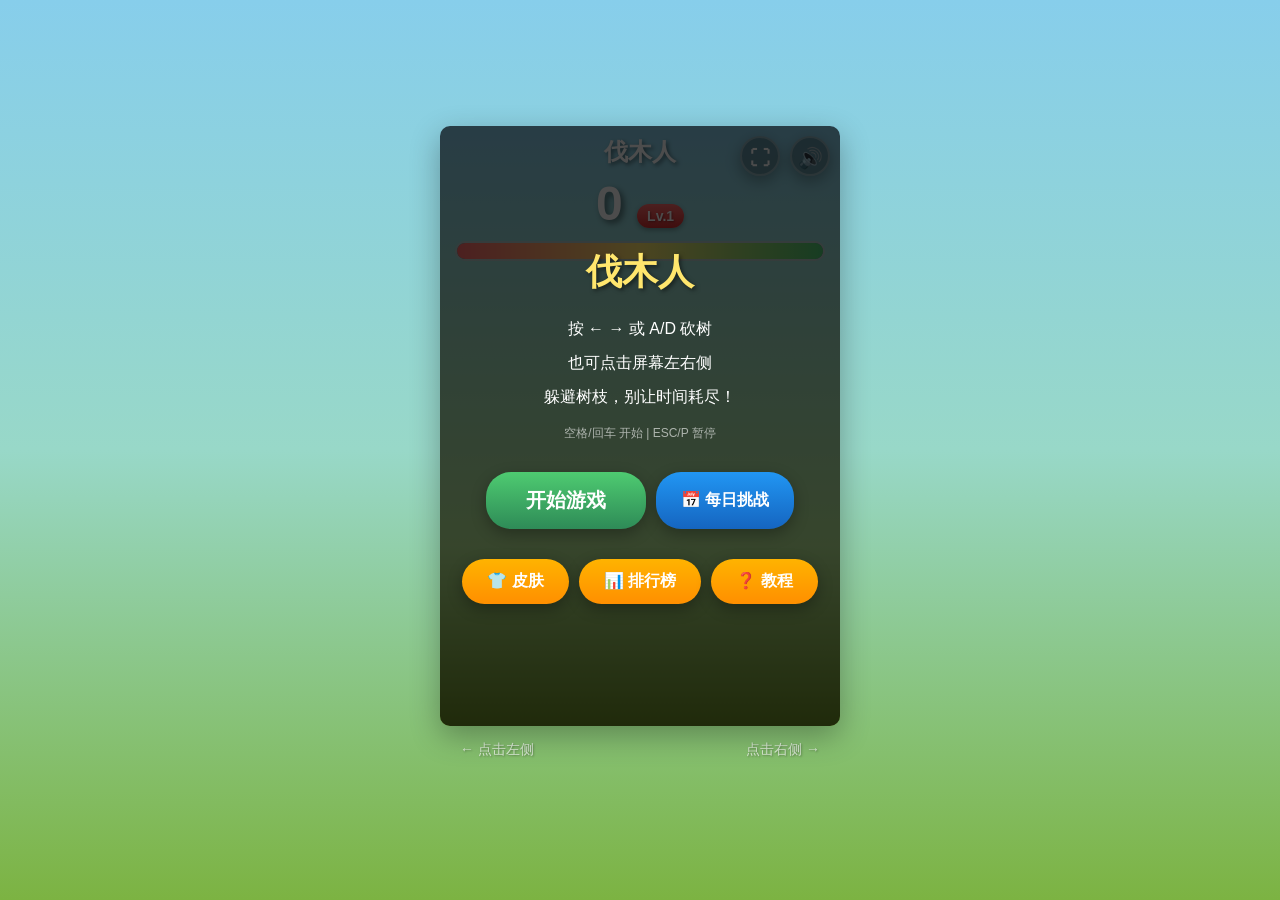
==== commit 7fa441a4: "添加教程、排行榜、圣诞老人皮肤" ====
--- a/index.html
+++ b/index.html
@@ -18,6 +18,8 @@
         <div id="ui-overlay">
             <!-- 静音按钮 -->
             <button id="mute-btn" class="mute-btn" title="切换音效">🔊</button>
+            <!-- 全屏按钮 -->
+            <button id="fullscreen-btn" class="fullscreen-btn" title="全屏模式">⛶</button>
 
             <!-- 分数显示 -->
             <div id="score-display">
--- a/style.css
+++ b/style.css
@@ -95,6 +95,47 @@
     border-color: rgba(255, 100, 100, 0.5);
 }
 
+/* 全屏按钮 */
+.fullscreen-btn {
+    position: absolute;
+    top: 10px;
+    right: 60px;
+    width: 40px;
+    height: 40px;
+    padding: 0;
+    margin: 0;
+    font-size: 20px;
+    line-height: 40px;
+    text-align: center;
+    background: rgba(0, 0, 0, 0.3);
+    border: 2px solid rgba(255, 255, 255, 0.3);
+    border-radius: 50%;
+    pointer-events: auto;
+    transition: background 0.2s, transform 0.1s;
+    cursor: pointer;
+}
+
+.fullscreen-btn:hover {
+    background: rgba(0, 0, 0, 0.5);
+    transform: scale(1.1);
+}
+
+.fullscreen-btn:active {
+    transform: scale(0.95);
+}
+
+.fullscreen-btn.active {
+    background: rgba(100, 200, 100, 0.4);
+    border-color: rgba(100, 200, 100, 0.5);
+}
+
+/* 全屏模式隐藏全屏按钮外框 */
+:fullscreen .fullscreen-btn,
+:-webkit-full-screen .fullscreen-btn {
+    background: rgba(100, 200, 100, 0.4);
+    border-color: rgba(100, 200, 100, 0.5);
+}
+
 /* 分数显示 */
 #score-display {
     text-align: center;
@@ -1280,3 +1321,138 @@
 #tutorial-next-btn {
     background: linear-gradient(180deg, #4ECB71, #2E8B57);
 }
+
+/* ============ 排行榜样式 ============ */
+
+#leaderboard-screen {
+    background: rgba(0, 0, 0, 0.9);
+}
+
+#leaderboard-screen h2 {
+    color: #FFB300;
+    margin-bottom: 15px;
+}
+
+.leaderboard-header {
+    display: flex;
+    align-items: center;
+    gap: 8px;
+    padding: 8px 15px;
+    background: rgba(255, 255, 255, 0.1);
+    border-radius: 8px;
+    font-size: 12px;
+    color: rgba(255, 255, 255, 0.7);
+    margin-bottom: 10px;
+    width: 100%;
+    max-width: 350px;
+}
+
+.lb-col-rank { width: 40px; text-align: center; }
+.lb-col-skin { width: 30px; text-align: center; }
+.lb-col-score { flex: 1; text-align: center; }
+.lb-col-combo { width: 50px; text-align: center; }
+.lb-col-date { width: 70px; text-align: right; }
+
+#leaderboard-list {
+    width: 100%;
+    max-width: 350px;
+    max-height: 300px;
+    overflow-y: auto;
+    margin-bottom: 15px;
+}
+
+.leaderboard-item {
+    display: flex;
+    align-items: center;
+    gap: 8px;
+    padding: 10px 15px;
+    background: rgba(255, 255, 255, 0.05);
+    border-radius: 8px;
+    margin-bottom: 6px;
+    transition: background 0.2s, transform 0.2s;
+}
+
+.leaderboard-item:hover {
+    background: rgba(255, 255, 255, 0.1);
+    transform: translateX(3px);
+}
+
+/* 前三名特殊样式 */
+.leaderboard-item.rank-1 {
+    background: linear-gradient(90deg, rgba(255, 215, 0, 0.2), rgba(255, 215, 0, 0.05));
+    border: 1px solid rgba(255, 215, 0, 0.3);
+}
+
+.leaderboard-item.rank-2 {
+    background: linear-gradient(90deg, rgba(192, 192, 192, 0.2), rgba(192, 192, 192, 0.05));
+    border: 1px solid rgba(192, 192, 192, 0.3);
+}
+
+.leaderboard-item.rank-3 {
+    background: linear-gradient(90deg, rgba(205, 127, 50, 0.2), rgba(205, 127, 50, 0.05));
+    border: 1px solid rgba(205, 127, 50, 0.3);
+}
+
+.lb-rank {
+    width: 40px;
+    text-align: center;
+    font-size: 18px;
+    font-weight: bold;
+    color: #fff;
+}
+
+.leaderboard-item.rank-1 .lb-rank { color: #FFD700; }
+.leaderboard-item.rank-2 .lb-rank { color: #C0C0C0; }
+.leaderboard-item.rank-3 .lb-rank { color: #CD7F32; }
+
+.lb-skin {
+    width: 30px;
+    text-align: center;
+    font-size: 20px;
+}
+
+.lb-score {
+    flex: 1;
+    text-align: center;
+    font-size: 20px;
+    font-weight: bold;
+    color: #FFE66D;
+}
+
+.lb-combo {
+    width: 50px;
+    text-align: center;
+    font-size: 12px;
+    color: #FF9800;
+}
+
+.lb-date {
+    width: 70px;
+    text-align: right;
+    font-size: 10px;
+    color: rgba(255, 255, 255, 0.5);
+}
+
+.leaderboard-empty {
+    padding: 40px 20px;
+    text-align: center;
+    color: rgba(255, 255, 255, 0.5);
+    font-size: 14px;
+}
+
+.leaderboard-btns {
+    display: flex;
+    gap: 10px;
+    flex-wrap: wrap;
+    justify-content: center;
+}
+
+.danger-btn {
+    background: linear-gradient(180deg, #EF5350, #C62828);
+    padding: 10px 20px;
+    font-size: 14px;
+}
+
+.danger-btn:hover {
+    background: linear-gradient(180deg, #F44336, #D32F2F);
+}
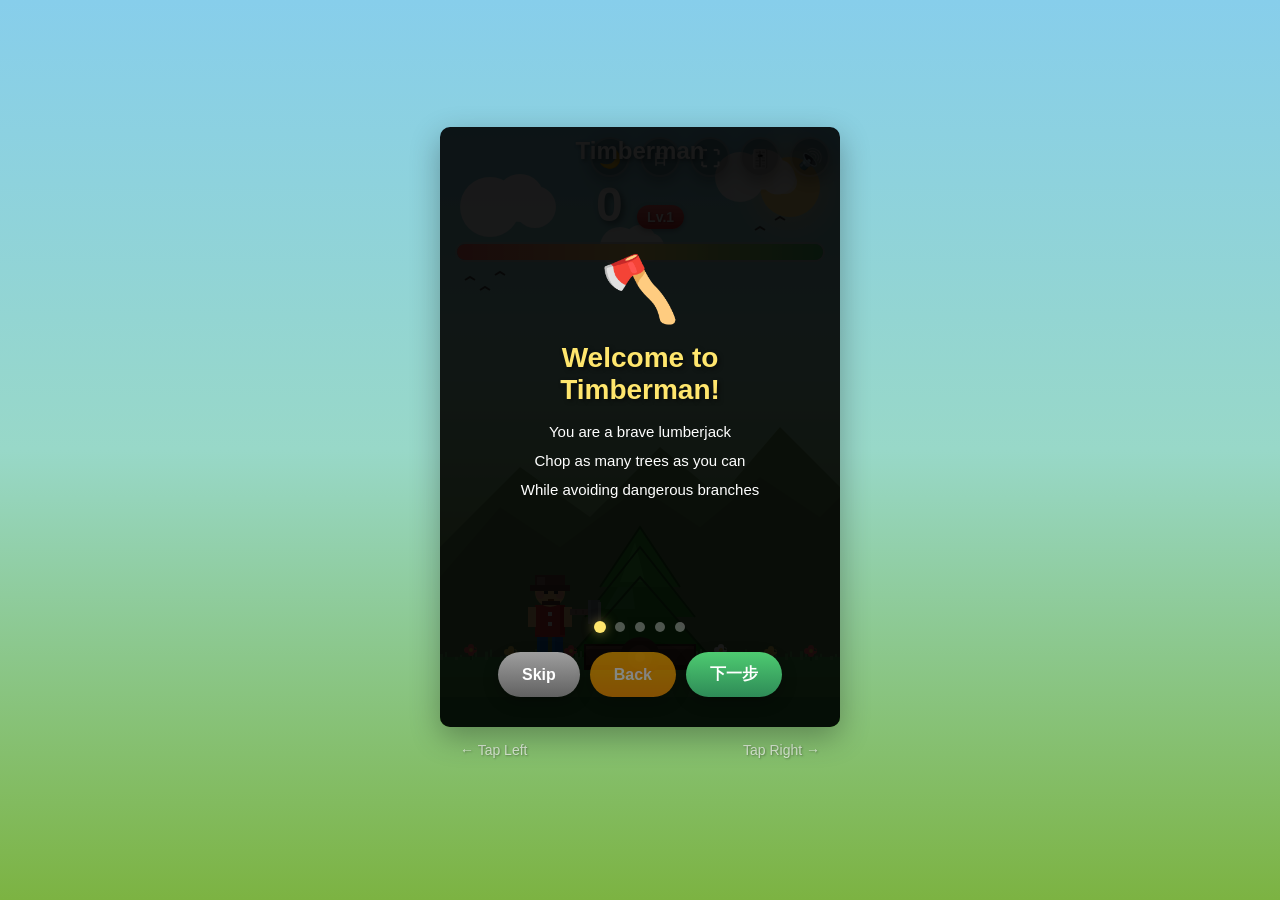
==== commit b53a30da: "更新：11种语言、暗色主题、无限模式、回放分享功能" ====
--- a/index.html
+++ b/index.html
@@ -16,10 +16,55 @@
 
         <!-- 游戏 UI 覆盖层 -->
         <div id="ui-overlay">
+            <!-- 主题切换按钮 -->
+            <button id="theme-btn" class="theme-btn" title="切换主题">🌙</button>
+            <!-- 语言切换按钮 -->
+            <button id="lang-btn" class="lang-btn" title="Switch Language">EN</button>
             <!-- 静音按钮 -->
             <button id="mute-btn" class="mute-btn" title="切换音效">🔊</button>
+            <!-- 音量设置按钮 -->
+            <button id="volume-btn" class="volume-btn" title="音量设置">🎚️</button>
             <!-- 全屏按钮 -->
             <button id="fullscreen-btn" class="fullscreen-btn" title="全屏模式">⛶</button>
+
+            <!-- 音量设置面板 -->
+            <div id="volume-panel" class="volume-panel hidden">
+                <div class="volume-panel-header">
+                    <span>🎵 音量设置</span>
+                    <button id="volume-panel-close" class="volume-panel-close">✕</button>
+                </div>
+                <div class="volume-control">
+                    <label>
+                        <span class="volume-label">🔊 音效</span>
+                        <input type="range" id="sfx-volume" min="0" max="100" value="100">
+                        <span class="volume-value" id="sfx-volume-value">100%</span>
+                    </label>
+                </div>
+                <div class="volume-control">
+                    <label>
+                        <span class="volume-label">🎵 音乐</span>
+                        <input type="range" id="bgm-volume" min="0" max="100" value="100">
+                        <span class="volume-value" id="bgm-volume-value">100%</span>
+                    </label>
+                </div>
+                <div class="volume-control vibration-control">
+                    <label>
+                        <span class="volume-label">📳 振动</span>
+                        <input type="range" id="vibration-intensity" min="0" max="100" value="100">
+                        <span class="volume-value" id="vibration-value">100%</span>
+                    </label>
+                </div>
+                <!-- 音效预览区域 -->
+                <div class="sfx-preview-section">
+                    <div class="sfx-preview-header">🎧 音效试听</div>
+                    <div class="sfx-preview-btns">
+                        <button class="sfx-preview-btn" data-sfx="chop" title="砍树音效">🪓</button>
+                        <button class="sfx-preview-btn" data-sfx="gameover" title="游戏结束">💀</button>
+                        <button class="sfx-preview-btn" data-sfx="warning" title="时间警告">⏰</button>
+                        <button class="sfx-preview-btn" data-sfx="achievement" title="成就解锁">🏆</button>
+                    </div>
+                </div>
+            </div>
 
             <!-- 分数显示 -->
             <div id="score-display">
@@ -46,9 +91,13 @@
             <div id="start-btns">
                 <button id="start-btn">开始游戏</button>
                 <button id="daily-btn" class="daily-btn">📅 每日挑战</button>
+                <button id="endless-btn" class="endless-btn">∞ 无限模式</button>
                 <button id="skin-btn" class="secondary-btn">👕 皮肤</button>
+                <button id="speed-btn" class="secondary-btn">⚡ 速度</button>
                 <button id="leaderboard-btn" class="secondary-btn">📊 排行榜</button>
+                <button id="stats-btn" class="secondary-btn">📈 统计</button>
                 <button id="tutorial-btn" class="secondary-btn">❓ 教程</button>
+                <button id="replay-btn" class="secondary-btn replay-btn">🎬 回放</button>
             </div>
         </div>
 
@@ -73,6 +122,41 @@
             <div class="daily-btns">
                 <button id="daily-start-btn">开始挑战</button>
                 <button id="daily-back-btn" class="secondary-btn">返回</button>
+            </div>
+        </div>
+
+        <!-- 无限模式界面 -->
+        <div id="endless-screen" class="screen hidden">
+            <h2>∞ 无限模式</h2>
+            <p class="endless-desc">没有时间限制，挑战你的专注力！</p>
+            <div class="endless-stats">
+                <div class="endless-stat">
+                    <span class="stat-label">最高分</span>
+                    <span class="stat-value" id="endless-best-score">0</span>
+                </div>
+                <div class="endless-stat">
+                    <span class="stat-label">总游戏次数</span>
+                    <span class="stat-value" id="endless-total-games">0</span>
+                </div>
+            </div>
+            <p class="endless-hint">只需躲避树枝，没有时间压力</p>
+            <div class="endless-btns">
+                <button id="endless-start-btn">开始挑战</button>
+                <button id="endless-back-btn" class="secondary-btn">返回</button>
+            </div>
+        </div>
+
+        <!-- 无限模式结束界面 -->
+        <div id="endless-game-over-screen" class="screen hidden">
+            <h2>∞ 挑战结束</h2>
+            <p id="endless-new-record" class="new-record hidden">🎉 新纪录！</p>
+            <p>得分: <span id="endless-final-score">0</span></p>
+            <p>最高分: <span id="endless-high-score">0</span></p>
+            <p class="endless-combo-text">最高连击: <span id="endless-max-combo">0</span></p>
+            <div id="endless-game-over-btns">
+                <button id="endless-retry-btn">再来一次</button>
+                <button id="endless-share-btn" class="share-btn">📤 分享</button>
+                <button id="endless-exit-btn" class="secondary-btn">返回首页</button>
             </div>
         </div>
 
@@ -86,8 +170,42 @@
             <p class="daily-attempts-text">今日挑战: <span id="daily-attempts">0</span> 次</p>
             <div id="daily-game-over-btns">
                 <button id="daily-retry-btn">再来一次</button>
+                <button id="daily-share-btn" class="share-btn">📤 分享</button>
                 <button id="daily-exit-btn" class="secondary-btn">返回首页</button>
             </div>
+        </div>
+
+        <!-- 速度选择界面 -->
+        <div id="speed-screen" class="screen hidden">
+            <h2>⚡ 速度设置</h2>
+            <p class="speed-desc">选择适合你的游戏速度</p>
+            <div id="speed-list">
+                <div class="speed-item" data-speed="slow">
+                    <div class="speed-icon">🐢</div>
+                    <div class="speed-info">
+                        <div class="speed-name">慢速</div>
+                        <div class="speed-detail">时间衰减 -40%，适合新手</div>
+                    </div>
+                    <div class="speed-check">✓</div>
+                </div>
+                <div class="speed-item selected" data-speed="normal">
+                    <div class="speed-icon">🏃</div>
+                    <div class="speed-info">
+                        <div class="speed-name">标准</div>
+                        <div class="speed-detail">默认游戏速度</div>
+                    </div>
+                    <div class="speed-check">✓</div>
+                </div>
+                <div class="speed-item" data-speed="fast">
+                    <div class="speed-icon">🚀</div>
+                    <div class="speed-info">
+                        <div class="speed-name">快速</div>
+                        <div class="speed-detail">时间衰减 +50%，挑战高手</div>
+                    </div>
+                    <div class="speed-check">✓</div>
+                </div>
+            </div>
+            <button id="speed-back-btn">返回</button>
         </div>
 
         <!-- 皮肤选择界面 -->
@@ -99,7 +217,7 @@
                 <div id="skin-preview-name">伐木工</div>
             </div>
             <div id="skin-list"></div>
-            <p id="skin-progress">已解锁: <span id="skin-unlocked-count">0</span>/4</p>
+            <p id="skin-progress">已解锁: <span id="skin-unlocked-count">0</span>/10</p>
             <button id="skin-back-btn">返回</button>
         </div>
 
@@ -111,7 +229,27 @@
             <p id="high-score-text">最高分: <span id="high-score">0</span></p>
             <div id="game-over-btns">
                 <button id="restart-btn">再来一次</button>
+                <button id="share-btn" class="share-btn">📤 分享</button>
                 <button id="achievements-btn" class="secondary-btn">🏆 成就</button>
+            </div>
+        </div>
+
+        <!-- 分享面板 -->
+        <div id="share-panel" class="share-panel hidden">
+            <div class="share-panel-content">
+                <div class="share-panel-header">
+                    <h3 id="share-panel-title">📤 分享成绩</h3>
+                    <button id="share-panel-close" class="share-panel-close">✕</button>
+                </div>
+                <div class="share-preview-container">
+                    <canvas id="share-canvas" width="400" height="300"></canvas>
+                </div>
+                <div class="share-btns">
+                    <button id="share-native-btn" class="share-action-btn hidden">📱 分享</button>
+                    <button id="share-download-btn" class="share-action-btn">💾 保存图片</button>
+                    <button id="share-copy-btn" class="share-action-btn">📋 复制文字</button>
+                </div>
+                <p id="share-copy-hint" class="share-copy-hint hidden">✓ 已复制到剪贴板！</p>
             </div>
         </div>
 
@@ -137,6 +275,61 @@
             <div class="leaderboard-btns">
                 <button id="leaderboard-back-btn">返回</button>
                 <button id="leaderboard-clear-btn" class="danger-btn">清空记录</button>
+            </div>
+        </div>
+
+        <!-- 统计界面 -->
+        <div id="stats-screen" class="screen hidden">
+            <h2>📈 游戏统计</h2>
+            <div class="stats-grid">
+                <div class="stat-card">
+                    <span class="stat-icon">🎮</span>
+                    <span class="stat-value" id="stats-total-games">0</span>
+                    <span class="stat-label">总游戏次数</span>
+                </div>
+                <div class="stat-card">
+                    <span class="stat-icon">🪓</span>
+                    <span class="stat-value" id="stats-total-chops">0</span>
+                    <span class="stat-label">总砍树次数</span>
+                </div>
+                <div class="stat-card">
+                    <span class="stat-icon">⏱️</span>
+                    <span class="stat-value" id="stats-total-time">0:00</span>
+                    <span class="stat-label">总游戏时长</span>
+                </div>
+                <div class="stat-card">
+                    <span class="stat-icon">🏆</span>
+                    <span class="stat-value" id="stats-high-score">0</span>
+                    <span class="stat-label">最高分</span>
+                </div>
+                <div class="stat-card">
+                    <span class="stat-icon">⚡</span>
+                    <span class="stat-value" id="stats-best-combo">0</span>
+                    <span class="stat-label">最高连击</span>
+                </div>
+                <div class="stat-card">
+                    <span class="stat-icon">📊</span>
+                    <span class="stat-value" id="stats-avg-score">0</span>
+                    <span class="stat-label">平均分数</span>
+                </div>
+            </div>
+            <div class="stats-extra">
+                <div class="stats-row">
+                    <span>🎖️ 解锁成就</span>
+                    <span id="stats-achievements">0/12</span>
+                </div>
+                <div class="stats-row">
+                    <span>👕 解锁皮肤</span>
+                    <span id="stats-skins">1/10</span>
+                </div>
+                <div class="stats-row">
+                    <span>📅 每日挑战</span>
+                    <span id="stats-daily-attempts">0 次</span>
+                </div>
+            </div>
+            <div class="stats-btns">
+                <button id="stats-back-btn">返回</button>
+                <button id="stats-reset-btn" class="danger-btn">重置统计</button>
             </div>
         </div>
 
@@ -247,6 +440,44 @@
             </div>
         </div>
 
+        <!-- 回放界面 -->
+        <div id="replay-screen" class="screen hidden">
+            <h2 id="replay-title">🎬 回放上局</h2>
+            <div class="replay-info">
+                <div class="replay-stat">
+                    <span class="stat-icon">🎯</span>
+                    <span class="stat-value" id="replay-score">0</span>
+                    <span class="stat-label" id="replay-score-label">得分</span>
+                </div>
+                <div class="replay-stat">
+                    <span class="stat-icon">⚡</span>
+                    <span class="stat-value" id="replay-combo">0</span>
+                    <span class="stat-label" id="replay-combo-label">最高连击</span>
+                </div>
+                <div class="replay-stat">
+                    <span class="stat-icon">🪓</span>
+                    <span class="stat-value" id="replay-chops">0</span>
+                    <span class="stat-label" id="replay-chops-label">砍树次数</span>
+                </div>
+                <div class="replay-stat">
+                    <span class="stat-icon">⏱️</span>
+                    <span class="stat-value" id="replay-duration">0s</span>
+                    <span class="stat-label" id="replay-duration-label">用时</span>
+                </div>
+            </div>
+            <p class="replay-no-data hidden" id="replay-no-data">暂无回放数据</p>
+            <div class="replay-btns">
+                <button id="replay-start-btn">开始回放</button>
+                <button id="replay-back-btn" class="secondary-btn">返回</button>
+            </div>
+        </div>
+
+        <!-- 回放中提示 -->
+        <div id="replay-indicator" class="replay-indicator hidden">
+            <span>🎬 回放中...</span>
+            <button id="replay-stop-btn">停止</button>
+        </div>
+
         <!-- 移动端触摸区域指示 -->
         <div id="touch-zones" class="touch-zones hidden">
             <div class="touch-zone touch-zone-left">
--- a/style.css
+++ b/style.css
@@ -5,9 +5,40 @@
     box-sizing: border-box;
 }
 
+/* 主题 CSS 变量 */
+:root {
+    /* 亮色主题（默认） */
+    --bg-gradient-1: #87CEEB;
+    --bg-gradient-2: #98D8C8;
+    --bg-gradient-3: #7CB342;
+    --container-bg-1: #87CEEB;
+    --container-bg-2: #B8E994;
+    --container-bg-3: #6B8E23;
+    --text-primary: #fff;
+    --text-secondary: rgba(255, 255, 255, 0.7);
+    --overlay-bg: rgba(0, 0, 0, 0.7);
+    --card-bg: rgba(255, 255, 255, 0.1);
+    --card-border: rgba(255, 255, 255, 0.2);
+}
+
+/* 暗色主题 */
+[data-theme="dark"] {
+    --bg-gradient-1: #0f0f23;
+    --bg-gradient-2: #1a1a2e;
+    --bg-gradient-3: #16213e;
+    --container-bg-1: #0f0f23;
+    --container-bg-2: #1a1a2e;
+    --container-bg-3: #16213e;
+    --text-primary: #e0e0e0;
+    --text-secondary: rgba(224, 224, 224, 0.7);
+    --overlay-bg: rgba(0, 0, 0, 0.85);
+    --card-bg: rgba(30, 30, 50, 0.6);
+    --card-border: rgba(100, 100, 150, 0.3);
+}
+
 body {
     font-family: 'Segoe UI', 'PingFang SC', 'Microsoft YaHei', sans-serif;
-    background: linear-gradient(180deg, #87CEEB 0%, #98D8C8 50%, #7CB342 100%);
+    background: linear-gradient(180deg, var(--bg-gradient-1) 0%, var(--bg-gradient-2) 50%, var(--bg-gradient-3) 100%);
     min-height: 100vh;
     display: flex;
     flex-direction: column;
@@ -17,6 +48,7 @@
     user-select: none;
     -webkit-user-select: none;
     touch-action: manipulation;
+    transition: background 0.3s ease;
 }
 
 /* 游戏容器 */
@@ -25,10 +57,11 @@
     width: 100%;
     max-width: 400px;
     height: 600px;
-    background: linear-gradient(180deg, #87CEEB 0%, #B8E994 70%, #6B8E23 100%);
+    background: linear-gradient(180deg, var(--container-bg-1) 0%, var(--container-bg-2) 70%, var(--container-bg-3) 100%);
     border-radius: 10px;
     box-shadow: 0 10px 30px rgba(0, 0, 0, 0.3);
     overflow: hidden;
+    transition: background 0.3s ease;
 }
 
 /* 游戏标题 */
@@ -95,8 +128,113 @@
     border-color: rgba(255, 100, 100, 0.5);
 }
 
-/* 全屏按钮 */
-.fullscreen-btn {
+/* 语言切换按钮 */
+.lang-btn {
+    position: absolute;
+    top: 10px;
+    right: 160px;
+    width: 40px;
+    height: 40px;
+    padding: 0;
+    margin: 0;
+    font-size: 14px;
+    font-weight: bold;
+    line-height: 40px;
+    text-align: center;
+    background: rgba(0, 0, 0, 0.3);
+    border: 2px solid rgba(255, 255, 255, 0.3);
+    border-radius: 50%;
+    color: #fff;
+    pointer-events: auto;
+    transition: background 0.2s, transform 0.1s;
+    cursor: pointer;
+}
+
+.lang-btn:hover {
+    background: rgba(0, 0, 0, 0.5);
+    transform: scale(1.1);
+}
+
+.lang-btn:active {
+    transform: scale(0.95);
+}
+
+/* 主题切换按钮 */
+.theme-btn {
+    position: absolute;
+    top: 10px;
+    right: 210px;
+    width: 40px;
+    height: 40px;
+    padding: 0;
+    margin: 0;
+    font-size: 18px;
+    line-height: 40px;
+    text-align: center;
+    background: rgba(0, 0, 0, 0.3);
+    border: 2px solid rgba(255, 255, 255, 0.3);
+    border-radius: 50%;
+    pointer-events: auto;
+    transition: background 0.2s, transform 0.1s;
+    cursor: pointer;
+}
+
+.theme-btn:hover {
+    background: rgba(0, 0, 0, 0.5);
+    transform: scale(1.1);
+}
+
+.theme-btn:active {
+    transform: scale(0.95);
+}
+
+/* 暗色主题时按钮高亮 */
+[data-theme="dark"] .theme-btn {
+    background: rgba(100, 100, 200, 0.4);
+    border-color: rgba(100, 100, 200, 0.5);
+}
+
+/* 暗色主题 - Canvas 暗化滤镜 */
+[data-theme="dark"] #gameCanvas {
+    filter: brightness(0.85) saturate(0.9);
+}
+
+/* 暗色主题 - 屏幕覆盖层 */
+[data-theme="dark"] .screen {
+    background: rgba(10, 10, 30, 0.9);
+}
+
+/* 暗色主题 - 按钮样式调整 */
+[data-theme="dark"] button {
+    background: linear-gradient(180deg, #3d9960, #1f6e3d);
+    box-shadow: 0 5px 15px rgba(0, 0, 0, 0.5);
+}
+
+[data-theme="dark"] .secondary-btn {
+    background: linear-gradient(180deg, #4a5568, #2d3748);
+}
+
+[data-theme="dark"] .daily-btn {
+    background: linear-gradient(180deg, #2c5282, #1a365d);
+}
+
+[data-theme="dark"] .endless-btn {
+    background: linear-gradient(180deg, #553c9a, #44337a);
+}
+
+/* 暗色主题 - 卡片和面板 */
+[data-theme="dark"] .volume-panel {
+    background: rgba(20, 20, 40, 0.98);
+    border-color: rgba(100, 100, 150, 0.4);
+}
+
+[data-theme="dark"] .share-panel-content {
+    background: linear-gradient(180deg, #1a1a2e, #16213e);
+    border-color: rgba(100, 100, 150, 0.4);
+}
+
+/* 音量设置按钮 */
+.volume-btn {
     position: absolute;
     top: 10px;
     right: 60px;
@@ -104,7 +242,7 @@
     height: 40px;
     padding: 0;
     margin: 0;
-    font-size: 20px;
+    font-size: 18px;
     line-height: 40px;
     text-align: center;
     background: rgba(0, 0, 0, 0.3);
@@ -115,6 +253,252 @@
     cursor: pointer;
 }
 
+.volume-btn:hover {
+    background: rgba(0, 0, 0, 0.5);
+    transform: scale(1.1);
+}
+
+.volume-btn:active {
+    transform: scale(0.95);
+}
+
+.volume-btn.active {
+    background: rgba(100, 180, 255, 0.4);
+    border-color: rgba(100, 180, 255, 0.5);
+}
+
+/* 音量设置面板 */
+.volume-panel {
+    position: absolute;
+    top: 55px;
+    right: 10px;
+    width: 200px;
+    padding: 12px;
+    background: rgba(20, 20, 30, 0.95);
+    border-radius: 12px;
+    border: 2px solid rgba(255, 255, 255, 0.2);
+    box-shadow: 0 5px 20px rgba(0, 0, 0, 0.5);
+    pointer-events: auto;
+    z-index: 50;
+    animation: volumePanelIn 0.2s ease-out;
+}
+
+.volume-panel.hidden {
+    display: none;
+}
+
+@keyframes volumePanelIn {
+    from {
+        opacity: 0;
+        transform: translateY(-10px);
+    }
+    to {
+        opacity: 1;
+        transform: translateY(0);
+    }
+}
+
+.volume-panel-header {
+    display: flex;
+    justify-content: space-between;
+    align-items: center;
+    margin-bottom: 12px;
+    padding-bottom: 8px;
+    border-bottom: 1px solid rgba(255, 255, 255, 0.1);
+    font-size: 14px;
+    font-weight: bold;
+    color: #FFE66D;
+}
+
+.volume-panel-close {
+    width: 24px;
+    height: 24px;
+    padding: 0;
+    margin: 0;
+    font-size: 14px;
+    line-height: 22px;
+    text-align: center;
+    background: rgba(255, 255, 255, 0.1);
+    border: none;
+    border-radius: 50%;
+    color: rgba(255, 255, 255, 0.7);
+    cursor: pointer;
+    transition: background 0.2s, color 0.2s;
+}
+
+.volume-panel-close:hover {
+    background: rgba(255, 100, 100, 0.3);
+    color: #fff;
+}
+
+.volume-control {
+    margin-bottom: 10px;
+}
+
+.volume-control:last-child {
+    margin-bottom: 0;
+}
+
+.volume-control label {
+    display: flex;
+    align-items: center;
+    gap: 8px;
+}
+
+.volume-label {
+    width: 55px;
+    font-size: 12px;
+    color: rgba(255, 255, 255, 0.8);
+}
+
+.volume-control input[type="range"] {
+    flex: 1;
+    height: 6px;
+    -webkit-appearance: none;
+    appearance: none;
+    background: rgba(255, 255, 255, 0.2);
+    border-radius: 3px;
+    outline: none;
+}
+
+.volume-control input[type="range"]::-webkit-slider-thumb {
+    -webkit-appearance: none;
+    appearance: none;
+    width: 16px;
+    height: 16px;
+    background: linear-gradient(180deg, #4ECB71, #2E8B57);
+    border-radius: 50%;
+    cursor: pointer;
+    border: 2px solid #fff;
+    box-shadow: 0 2px 5px rgba(0, 0, 0, 0.3);
+    transition: transform 0.1s;
+}
+
+.volume-control input[type="range"]::-webkit-slider-thumb:hover {
+    transform: scale(1.15);
+}
+
+.volume-control input[type="range"]::-moz-range-thumb {
+    width: 16px;
+    height: 16px;
+    background: linear-gradient(180deg, #4ECB71, #2E8B57);
+    border-radius: 50%;
+    cursor: pointer;
+    border: 2px solid #fff;
+    box-shadow: 0 2px 5px rgba(0, 0, 0, 0.3);
+}
+
+.volume-value {
+    width: 35px;
+    font-size: 11px;
+    color: #4ECB71;
+    text-align: right;
+    font-weight: bold;
+}
+
+/* 振动控制特殊样式 */
+.vibration-control input[type="range"] {
+    background: rgba(255, 150, 50, 0.2);
+}
+
+.vibration-control input[type="range"]::-webkit-slider-thumb {
+    background: linear-gradient(180deg, #FF9F43, #E67E22);
+}
+
+.vibration-control input[type="range"]::-moz-range-thumb {
+    background: linear-gradient(180deg, #FF9F43, #E67E22);
+}
+
+.vibration-control .volume-value {
+    color: #FF9F43;
+}
+
+/* 非触摸设备上隐藏振动控制 */
+@media (hover: hover) and (pointer: fine) {
+    .vibration-control {
+        display: none;
+    }
+}
+
+/* 音效预览区域 */
+.sfx-preview-section {
+    margin-top: 12px;
+    padding-top: 12px;
+    border-top: 1px solid rgba(255, 255, 255, 0.1);
+}
+
+.sfx-preview-header {
+    font-size: 12px;
+    color: #4FC3F7;
+    font-weight: bold;
+    margin-bottom: 10px;
+    text-align: center;
+}
+
+.sfx-preview-btns {
+    display: flex;
+    justify-content: center;
+    gap: 8px;
+}
+
+.sfx-preview-btn {
+    width: 38px;
+    height: 38px;
+    padding: 0;
+    margin: 0;
+    font-size: 18px;
+    line-height: 38px;
+    text-align: center;
+    background: rgba(255, 255, 255, 0.1);
+    border: 2px solid rgba(255, 255, 255, 0.2);
+    border-radius: 10px;
+    cursor: pointer;
+    transition: all 0.15s ease;
+}
+
+.sfx-preview-btn:hover {
+    background: rgba(79, 195, 247, 0.2);
+    border-color: rgba(79, 195, 247, 0.4);
+    transform: scale(1.1);
+}
+
+.sfx-preview-btn:active {
+    transform: scale(0.95);
+    background: rgba(79, 195, 247, 0.3);
+}
+
+.sfx-preview-btn.playing {
+    background: rgba(78, 203, 113, 0.3);
+    border-color: rgba(78, 203, 113, 0.5);
+    animation: sfxBtnPulse 0.3s ease-out;
+}
+
+@keyframes sfxBtnPulse {
+    0% { transform: scale(1); }
+    50% { transform: scale(1.15); }
+    100% { transform: scale(1); }
+}
+
+/* 全屏按钮 */
+.fullscreen-btn {
+    position: absolute;
+    top: 10px;
+    right: 110px;
+    width: 40px;
+    height: 40px;
+    padding: 0;
+    margin: 0;
+    font-size: 20px;
+    line-height: 40px;
+    text-align: center;
+    background: rgba(0, 0, 0, 0.3);
+    border: 2px solid rgba(255, 255, 255, 0.3);
+    border-radius: 50%;
+    pointer-events: auto;
+    transition: background 0.2s, transform 0.1s;
+    cursor: pointer;
+}
+
 .fullscreen-btn:hover {
     background: rgba(0, 0, 0, 0.5);
     transform: scale(1.1);
@@ -129,7 +513,25 @@
     border-color: rgba(100, 200, 100, 0.5);
 }
 
-/* 全屏模式隐藏全屏按钮外框 */
+/* 全屏模式样式 */
+#game-container:fullscreen,
+#game-container:-webkit-full-screen {
+    max-width: 100%;
+    width: 100vw;
+    height: 100vh;
+    background: #1a1a2e; /* 深色背景让 canvas 更突出 */
+    display: flex;
+    align-items: center;
+    justify-content: center;
+}
+
+:fullscreen #gameCanvas,
+:-webkit-full-screen #gameCanvas {
+    box-shadow: 0 0 50px rgba(0, 0, 0, 0.5);
+    border-radius: 8px;
+}
+
+/* 全屏模式下的按钮调整 */
 :fullscreen .fullscreen-btn,
 :-webkit-full-screen .fullscreen-btn {
     background: rgba(100, 200, 100, 0.4);
@@ -1016,6 +1418,130 @@
     background: linear-gradient(180deg, #42A5F5, #1976D2);
 }
 
+/* ============ 无限模式样式 ============ */
+
+/* 无限模式按钮 */
+.endless-btn {
+    background: linear-gradient(180deg, #9C27B0, #7B1FA2);
+    padding: 12px 25px;
+    font-size: 16px;
+}
+
+.endless-btn:hover {
+    background: linear-gradient(180deg, #AB47BC, #8E24AA);
+}
+
+/* 无限模式界面 */
+#endless-screen {
+    background: rgba(0, 0, 0, 0.85);
+}
+
+#endless-screen h2 {
+    color: #CE93D8;
+}
+
+.endless-desc {
+    font-size: 14px !important;
+    color: rgba(255, 255, 255, 0.8) !important;
+    margin-bottom: 10px !important;
+}
+
+.endless-stats {
+    display: flex;
+    gap: 20px;
+    justify-content: center;
+    margin: 20px 0;
+}
+
+.endless-stat {
+    display: flex;
+    flex-direction: column;
+    align-items: center;
+    padding: 12px 20px;
+    background: rgba(255, 255, 255, 0.1);
+    border-radius: 10px;
+    border: 2px solid rgba(156, 39, 176, 0.3);
+}
+
+.endless-stat .stat-label {
+    font-size: 12px;
+    color: rgba(255, 255, 255, 0.7);
+    margin-bottom: 5px;
+}
+
+.endless-stat .stat-value {
+    font-size: 28px;
+    font-weight: bold;
+    color: #FFE66D;
+}
+
+.endless-hint {
+    font-size: 12px !important;
+    color: rgba(255, 255, 255, 0.6) !important;
+    font-style: italic;
+}
+
+.endless-btns {
+    display: flex;
+    gap: 10px;
+    flex-wrap: wrap;
+    justify-content: center;
+}
+
+#endless-start-btn {
+    background: linear-gradient(180deg, #9C27B0, #7B1FA2);
+}
+
+#endless-start-btn:hover {
+    background: linear-gradient(180deg, #AB47BC, #8E24AA);
+}
+
+/* 无限模式结束界面 */
+#endless-game-over-screen {
+    background: rgba(0, 0, 0, 0.85);
+}
+
+#endless-game-over-screen h2 {
+    color: #CE93D8;
+}
+
+#endless-final-score {
+    font-size: 48px;
+    color: #CE93D8;
+    font-weight: bold;
+}
+
+#endless-high-score {
+    font-size: 24px;
+    color: #FFE66D;
+    font-weight: bold;
+}
+
+.endless-combo-text {
+    color: #FF9800 !important;
+    font-size: 14px !important;
+}
+
+#endless-game-over-btns {
+    display: flex;
+    gap: 10px;
+    flex-wrap: wrap;
+    justify-content: center;
+}
+
+#endless-retry-btn {
+    background: linear-gradient(180deg, #9C27B0, #7B1FA2);
+}
+
+#endless-retry-btn:hover {
+    background: linear-gradient(180deg, #AB47BC, #8E24AA);
+}
+
+/* 无限模式时隐藏时间条 */
+.endless-mode #timer-bar {
+    display: none;
+}
+
 /* ============ 教程界面样式 ============ */
 
 #tutorial-screen {
@@ -1456,3 +1982,469 @@
 .danger-btn:hover {
     background: linear-gradient(180deg, #F44336, #D32F2F);
 }
+
+/* ============ 统计页面样式 ============ */
+#stats-screen {
+    background: rgba(0, 0, 0, 0.92);
+}
+
+#stats-screen h2 {
+    color: #4FC3F7;
+    margin-bottom: 15px;
+}
+
+.stats-grid {
+    display: grid;
+    grid-template-columns: repeat(3, 1fr);
+    gap: 10px;
+    max-width: 350px;
+    margin: 0 auto 15px;
+}
+
+.stat-card {
+    display: flex;
+    flex-direction: column;
+    align-items: center;
+    padding: 12px 8px;
+    background: rgba(255, 255, 255, 0.08);
+    border-radius: 10px;
+    border: 1px solid rgba(255, 255, 255, 0.1);
+    transition: transform 0.2s, background 0.2s;
+}
+
+.stat-card:hover {
+    background: rgba(255, 255, 255, 0.12);
+    transform: translateY(-2px);
+}
+
+.stat-card .stat-icon {
+    font-size: 24px;
+    margin-bottom: 5px;
+}
+
+.stat-card .stat-value {
+    font-size: 20px;
+    font-weight: bold;
+    color: #4FC3F7;
+    margin-bottom: 3px;
+}
+
+.stat-card .stat-label {
+    font-size: 10px;
+    color: rgba(255, 255, 255, 0.6);
+    text-align: center;
+}
+
+.stats-extra {
+    max-width: 300px;
+    margin: 0 auto 15px;
+    padding: 12px;
+    background: rgba(255, 255, 255, 0.05);
+    border-radius: 10px;
+}
+
+.stats-row {
+    display: flex;
+    justify-content: space-between;
+    padding: 8px 0;
+    font-size: 14px;
+    color: rgba(255, 255, 255, 0.8);
+    border-bottom: 1px solid rgba(255, 255, 255, 0.1);
+}
+
+.stats-row:last-child {
+    border-bottom: none;
+}
+
+.stats-row span:last-child {
+    color: #4FC3F7;
+    font-weight: bold;
+}
+
+.stats-btns {
+    display: flex;
+    gap: 10px;
+    justify-content: center;
+}
+
+/* ============ 回放界面样式 ============ */
+#replay-screen {
+    background: rgba(0, 0, 0, 0.9);
+}
+
+#replay-screen h2 {
+    color: #FFD54F;
+    font-size: 24px;
+    margin-bottom: 20px;
+}
+
+.replay-info {
+    display: grid;
+    grid-template-columns: repeat(2, 1fr);
+    gap: 15px;
+    max-width: 320px;
+    margin: 0 auto 20px;
+}
+
+.replay-stat {
+    display: flex;
+    flex-direction: column;
+    align-items: center;
+    padding: 12px;
+    background: rgba(255, 255, 255, 0.1);
+    border-radius: 10px;
+    border: 1px solid rgba(255, 255, 255, 0.15);
+}
+
+.replay-stat .stat-icon {
+    font-size: 24px;
+    margin-bottom: 5px;
+}
+
+.replay-stat .stat-value {
+    font-size: 22px;
+    font-weight: bold;
+    color: #4FC3F7;
+}
+
+.replay-stat .stat-label {
+    font-size: 12px;
+    color: rgba(255, 255, 255, 0.6);
+    margin-top: 3px;
+}
+
+.replay-no-data {
+    color: rgba(255, 255, 255, 0.5);
+    font-size: 14px;
+    margin: 20px 0;
+}
+
+.replay-btns {
+    display: flex;
+    gap: 10px;
+    justify-content: center;
+    margin-top: 20px;
+}
+
+#replay-start-btn {
+    background: linear-gradient(180deg, #FFD54F 0%, #FF8F00 100%);
+    color: #333;
+    font-weight: bold;
+}
+
+#replay-start-btn:hover {
+    background: linear-gradient(180deg, #FFEB3B 0%, #FFA000 100%);
+}
+
+#replay-start-btn:disabled {
+    background: rgba(150, 150, 150, 0.5);
+    color: rgba(255, 255, 255, 0.4);
+    cursor: not-allowed;
+}
+
+/* 回放指示器 */
+.replay-indicator {
+    position: absolute;
+    top: 60px;
+    left: 50%;
+    transform: translateX(-50%);
+    display: flex;
+    align-items: center;
+    gap: 10px;
+    padding: 8px 16px;
+    background: rgba(255, 215, 0, 0.9);
+    border-radius: 20px;
+    color: #333;
+    font-weight: bold;
+    font-size: 14px;
+    z-index: 100;
+    box-shadow: 0 3px 10px rgba(0, 0, 0, 0.3);
+    animation: replayPulse 1.5s ease-in-out infinite;
+}
+
+.replay-indicator.hidden {
+    display: none;
+}
+
+@keyframes replayPulse {
+    0%, 100% { opacity: 0.9; }
+    50% { opacity: 1; box-shadow: 0 3px 15px rgba(255, 215, 0, 0.6); }
+}
+
+.replay-indicator button {
+    padding: 4px 12px;
+    font-size: 12px;
+    background: rgba(0, 0, 0, 0.2);
+    border: 1px solid rgba(0, 0, 0, 0.3);
+    border-radius: 12px;
+    color: #333;
+    cursor: pointer;
+    transition: background 0.2s;
+}
+
+.replay-indicator button:hover {
+    background: rgba(0, 0, 0, 0.3);
+}
+
+/* 回放按钮样式 */
+.replay-btn {
+    background: linear-gradient(180deg, #FFD54F 0%, #FFC107 100%) !important;
+    color: #333 !important;
+}
+
+/* ============ 分享功能样式 ============ */
+
+/* 分享按钮 */
+.share-btn {
+    background: linear-gradient(180deg, #4FC3F7 0%, #29B6F6 100%) !important;
+    color: #fff !important;
+    border-color: #0288D1 !important;
+}
+
+.share-btn:hover {
+    background: linear-gradient(180deg, #81D4FA 0%, #4FC3F7 100%) !important;
+}
+
+/* 分享面板 */
+.share-panel {
+    position: absolute;
+    top: 0;
+    left: 0;
+    width: 100%;
+    height: 100%;
+    background: rgba(0, 0, 0, 0.85);
+    display: flex;
+    align-items: center;
+    justify-content: center;
+    z-index: 100;
+    animation: sharePanelIn 0.3s ease-out;
+}
+
+.share-panel.hidden {
+    display: none;
+}
+
+@keyframes sharePanelIn {
+    from {
+        opacity: 0;
+    }
+    to {
+        opacity: 1;
+    }
+}
+
+.share-panel-content {
+    background: linear-gradient(180deg, #1a1a2e 0%, #16213e 100%);
+    border-radius: 16px;
+    border: 2px solid rgba(100, 180, 255, 0.3);
+    padding: 20px;
+    width: 90%;
+    max-width: 360px;
+    box-shadow: 0 10px 40px rgba(0, 0, 0, 0.5);
+    animation: shareContentIn 0.3s ease-out 0.1s both;
+}
+
+@keyframes shareContentIn {
+    from {
+        opacity: 0;
+        transform: scale(0.9) translateY(20px);
+    }
+    to {
+        opacity: 1;
+        transform: scale(1) translateY(0);
+    }
+}
+
+.share-panel-header {
+    display: flex;
+    justify-content: space-between;
+    align-items: center;
+    margin-bottom: 15px;
+    padding-bottom: 10px;
+    border-bottom: 1px solid rgba(255, 255, 255, 0.1);
+}
+
+.share-panel-header h3 {
+    margin: 0;
+    font-size: 18px;
+    color: #4FC3F7;
+}
+
+.share-panel-close {
+    width: 28px;
+    height: 28px;
+    font-size: 16px;
+    line-height: 28px;
+    text-align: center;
+    background: rgba(255, 100, 100, 0.2);
+    border: 1px solid rgba(255, 100, 100, 0.3);
+    border-radius: 50%;
+    color: #FF6B6B;
+    cursor: pointer;
+    transition: all 0.2s;
+}
+
+.share-panel-close:hover {
+    background: rgba(255, 100, 100, 0.4);
+    transform: scale(1.1);
+}
+
+/* 分享预览 */
+.share-preview-container {
+    display: flex;
+    justify-content: center;
+    margin-bottom: 15px;
+}
+
+.share-preview-container canvas {
+    border-radius: 8px;
+    box-shadow: 0 4px 15px rgba(0, 0, 0, 0.3);
+    max-width: 100%;
+    height: auto;
+}
+
+/* 分享按钮组 */
+.share-btns {
+    display: flex;
+    gap: 10px;
+    flex-wrap: wrap;
+    justify-content: center;
+}
+
+.share-action-btn {
+    flex: 1;
+    min-width: 90px;
+    padding: 10px 15px;
+    font-size: 14px;
+    font-weight: bold;
+    background: linear-gradient(180deg, #4FC3F7 0%, #29B6F6 100%);
+    border: 2px solid #0288D1;
+    border-radius: 8px;
+    color: #fff;
+    cursor: pointer;
+    transition: all 0.2s;
+}
+
+.share-action-btn:hover {
+    transform: translateY(-2px);
+    box-shadow: 0 4px 15px rgba(41, 182, 246, 0.4);
+}
+
+.share-action-btn:active {
+    transform: translateY(0);
+}
+
+.share-action-btn.hidden {
+    display: none;
+}
+
+/* 复制成功提示 */
+.share-copy-hint {
+    text-align: center;
+    color: #4ECB71;
+    font-size: 14px;
+    margin-top: 10px;
+    animation: hintPop 0.3s ease-out;
+}
+
+.share-copy-hint.hidden {
+    display: none;
+}
+
+@keyframes hintPop {
+    from {
+        opacity: 0;
+        transform: translateY(10px);
+    }
+    to {
+        opacity: 1;
+        transform: translateY(0);
+    }
+}
+
+/* ============ 速度选择界面 ============ */
+#speed-screen {
+    background: rgba(0, 0, 0, 0.88);
+}
+
+#speed-screen h2 {
+    color: #FFB74D;
+    margin-bottom: 10px;
+}
+
+.speed-desc {
+    font-size: 14px !important;
+    color: rgba(255, 255, 255, 0.7) !important;
+    margin-bottom: 20px !important;
+}
+
+#speed-list {
+    display: flex;
+    flex-direction: column;
+    gap: 12px;
+    width: 100%;
+    max-width: 320px;
+    margin-bottom: 20px;
+}
+
+.speed-item {
+    display: flex;
+    align-items: center;
+    gap: 12px;
+    padding: 14px 16px;
+    background: rgba(255, 255, 255, 0.08);
+    border-radius: 12px;
+    border: 2px solid rgba(255, 255, 255, 0.15);
+    cursor: pointer;
+    transition: all 0.2s ease;
+}
+
+.speed-item:hover {
+    background: rgba(255, 255, 255, 0.12);
+    transform: translateX(4px);
+}
+
+.speed-item.selected {
+    background: rgba(255, 183, 77, 0.2);
+    border-color: #FFB74D;
+    box-shadow: 0 0 15px rgba(255, 183, 77, 0.3);
+}
+
+.speed-icon {
+    font-size: 32px;
+    width: 50px;
+    text-align: center;
+}
+
+.speed-info {
+    flex: 1;
+    text-align: left;
+}
+
+.speed-name {
+    font-size: 16px;
+    font-weight: bold;
+    color: #fff;
+    margin-bottom: 3px;
+}
+
+.speed-detail {
+    font-size: 12px;
+    color: rgba(255, 255, 255, 0.6);
+}
+
+.speed-check {
+    font-size: 20px;
+    color: #FFB74D;
+    opacity: 0;
+    transition: opacity 0.2s;
+}
+
+.speed-item.selected .speed-check {
+    opacity: 1;
+}
+
+/* 速度按钮样式 */
+.speed-btn {
+    background: linear-gradient(180deg, #FFB74D, #FF9800);
+}
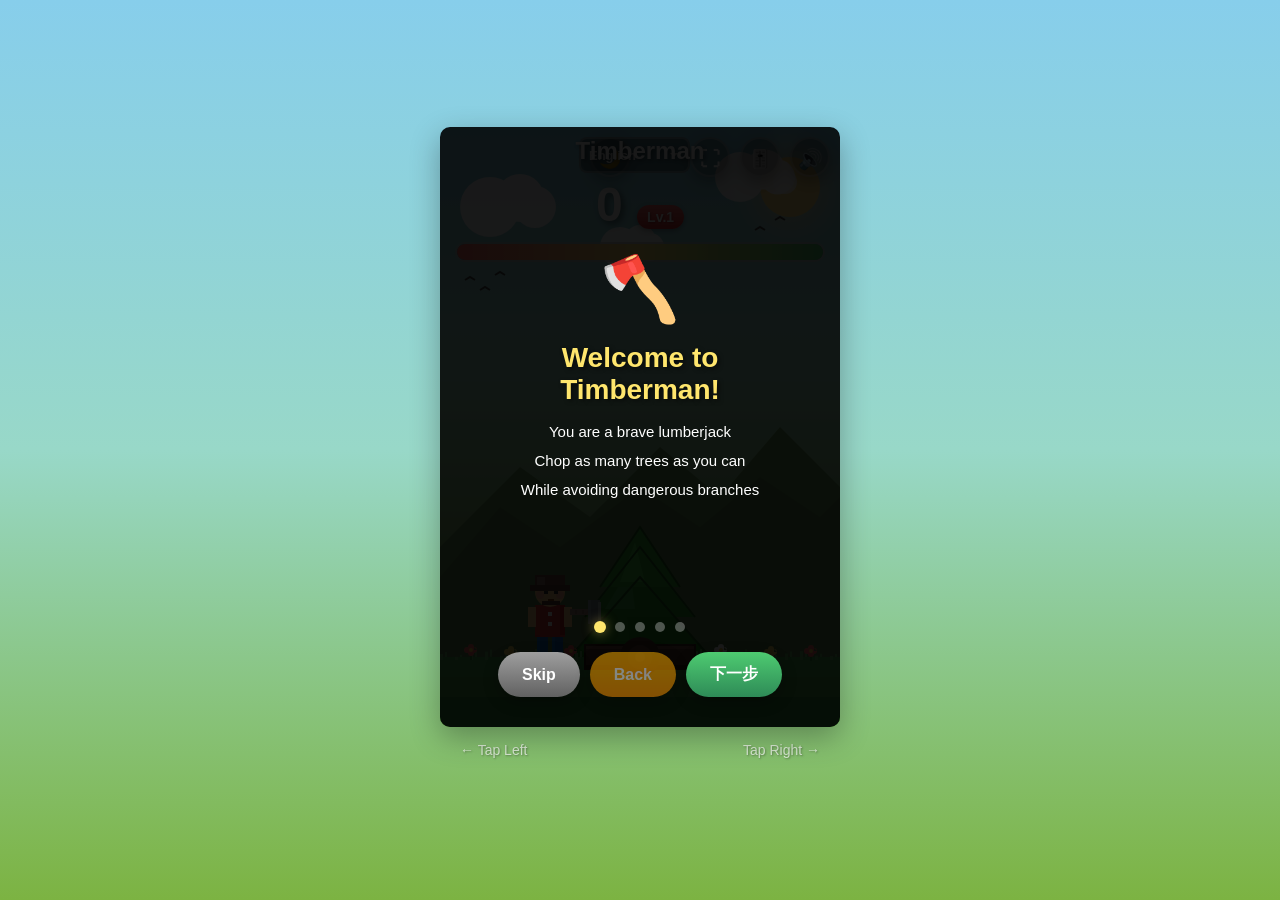
==== commit 60901659: "feat: 优化语言切换和游戏结束界面 1. 语言切换改为下拉选择器    - 替换原有的循环切换按钮    - 支持直接选择 22 种语言    - 更直观的 UI 交互  2. 游戏结束界面添加返" ====
--- a/index.html
+++ b/index.html
@@ -4,6 +4,7 @@
     <meta charset="UTF-8">
     <meta name="viewport" content="width=device-width, initial-scale=1.0, user-scalable=no">
     <title>Timberman - 伐木人</title>
+    <link rel="icon" type="image/svg+xml" href="favicon.svg">
     <link rel="stylesheet" href="style.css">
 </head>
 <body>
@@ -18,8 +19,31 @@
         <div id="ui-overlay">
             <!-- 主题切换按钮 -->
             <button id="theme-btn" class="theme-btn" title="切换主题">🌙</button>
-            <!-- 语言切换按钮 -->
-            <button id="lang-btn" class="lang-btn" title="Switch Language">EN</button>
+            <!-- 语言切换下拉 -->
+            <select id="lang-select" class="lang-select" title="Switch Language">
+                <option value="zh">中文</option>
+                <option value="en">English</option>
+                <option value="ja">日本語</option>
+                <option value="ko">한국어</option>
+                <option value="es">Español</option>
+                <option value="fr">Français</option>
+                <option value="de">Deutsch</option>
+                <option value="pt">Português</option>
+                <option value="it">Italiano</option>
+                <option value="ru">Русский</option>
+                <option value="tr">Türkçe</option>
+                <option value="pl">Polski</option>
+                <option value="nl">Nederlands</option>
+                <option value="sv">Svenska</option>
+                <option value="fi">Suomi</option>
+                <option value="no">Norsk</option>
+                <option value="da">Dansk</option>
+                <option value="el">Ελληνικά</option>
+                <option value="cs">Čeština</option>
+                <option value="vi">Tiếng Việt</option>
+                <option value="hu">Magyar</option>
+                <option value="th">ไทย</option>
+            </select>
             <!-- 静音按钮 -->
             <button id="mute-btn" class="mute-btn" title="切换音效">🔊</button>
             <!-- 音量设置按钮 -->
@@ -231,6 +255,7 @@
                 <button id="restart-btn">再来一次</button>
                 <button id="share-btn" class="share-btn">📤 分享</button>
                 <button id="achievements-btn" class="secondary-btn">🏆 成就</button>
+                <button id="home-btn" class="secondary-btn">🏠 返回首页</button>
             </div>
         </div>
 
--- a/style.css
+++ b/style.css
@@ -128,35 +128,45 @@
     border-color: rgba(255, 100, 100, 0.5);
 }
 
-/* 语言切换按钮 */
-.lang-btn {
+/* 语言切换下拉 */
+.lang-select {
     position: absolute;
     top: 10px;
-    right: 160px;
-    width: 40px;
-    height: 40px;
-    padding: 0;
-    margin: 0;
-    font-size: 14px;
-    font-weight: bold;
-    line-height: 40px;
-    text-align: center;
-    background: rgba(0, 0, 0, 0.3);
+    right: 150px;
+    height: 36px;
+    padding: 0 8px;
+    font-size: 13px;
+    font-weight: bold;
+    background: rgba(0, 0, 0, 0.4);
     border: 2px solid rgba(255, 255, 255, 0.3);
-    border-radius: 50%;
+    border-radius: 8px;
     color: #fff;
     pointer-events: auto;
-    transition: background 0.2s, transform 0.1s;
+    transition: background 0.2s, border-color 0.2s;
     cursor: pointer;
-}
-
-.lang-btn:hover {
-    background: rgba(0, 0, 0, 0.5);
-    transform: scale(1.1);
-}
-
-.lang-btn:active {
-    transform: scale(0.95);
+    outline: none;
+    -webkit-appearance: none;
+    -moz-appearance: none;
+    appearance: none;
+    background-image: url("data:image/svg+xml,%3Csvg xmlns='http://www.w3.org/2000/svg' width='12' height='12' viewBox='0 0 12 12'%3E%3Cpath fill='%23fff' d='M2 4l4 4 4-4z'/%3E%3C/svg%3E");
+    background-repeat: no-repeat;
+    background-position: right 8px center;
+    padding-right: 28px;
+}
+
+.lang-select:hover {
+    background-color: rgba(0, 0, 0, 0.6);
+    border-color: rgba(255, 255, 255, 0.5);
+}
+
+.lang-select:focus {
+    border-color: #4CAF50;
+}
+
+.lang-select option {
+    background: #333;
+    color: #fff;
+    padding: 8px;
 }
 
 /* 主题切换按钮 */
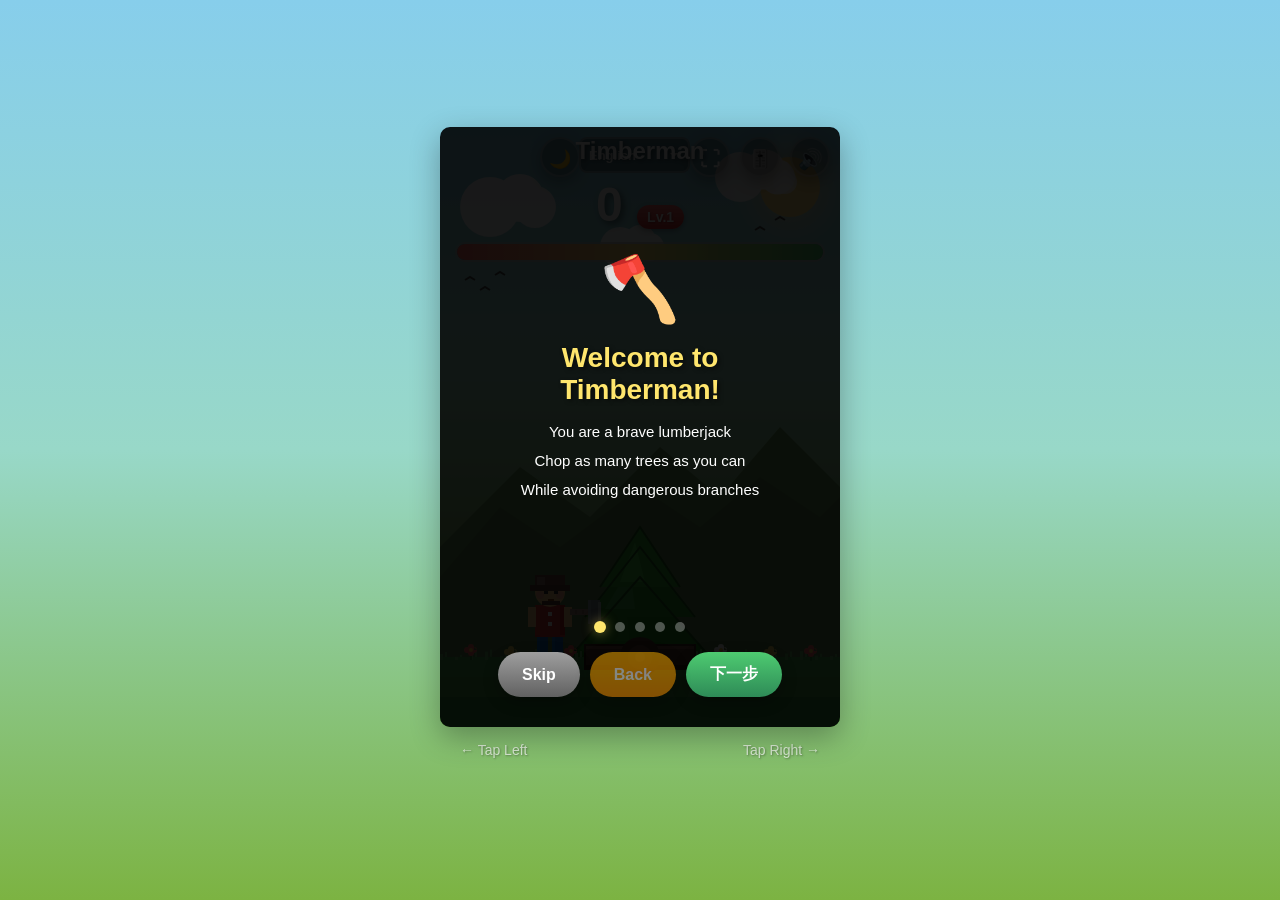
==== commit a104decf: "seo: make Timberman discoverable and shareable Signed-off-by: majiayu000 <1835304752@qq.com>" ====
--- a/index.html
+++ b/index.html
@@ -3,7 +3,21 @@
 <head>
     <meta charset="UTF-8">
     <meta name="viewport" content="width=device-width, initial-scale=1.0, user-scalable=no">
-    <title>Timberman - 伐木人</title>
+    <title>Timberman 伐木人 · 浏览器砍树游戏</title>
+    <meta name="description" content="纯 HTML、CSS 和 JavaScript 伐木人游戏。用方向键、A/D 或触屏左右砍树、躲避树枝，在时间耗尽前争取更高分。" />
+    <link rel="canonical" href="https://majiayu000.github.io/timberman-game/" />
+    <link rel="sitemap" type="application/xml" href="https://majiayu000.github.io/timberman-game/sitemap.xml" />
+    <meta property="og:type" content="website" />
+    <meta property="og:title" content="Timberman 伐木人 · 浏览器砍树游戏" />
+    <meta property="og:description" content="纯 HTML、CSS 和 JavaScript 伐木人游戏。用方向键、A/D 或触屏左右砍树、躲避树枝，在时间耗尽前争取更高分。" />
+    <meta property="og:url" content="https://majiayu000.github.io/timberman-game/" />
+    <meta property="og:image" content="https://majiayu000.github.io/timberman-game/social-preview.png" />
+    <meta property="og:image:alt" content="Timberman 伐木人游戏开始界面" />
+    <meta name="twitter:card" content="summary_large_image" />
+    <meta name="twitter:title" content="Timberman 伐木人 · 浏览器砍树游戏" />
+    <meta name="twitter:description" content="纯 HTML、CSS 和 JavaScript 伐木人游戏。用方向键、A/D 或触屏左右砍树、躲避树枝，在时间耗尽前争取更高分。" />
+    <meta name="twitter:image" content="https://majiayu000.github.io/timberman-game/social-preview.png" />
+    <meta name="twitter:image:alt" content="Timberman 伐木人游戏开始界面" />
     <link rel="icon" type="image/svg+xml" href="favicon.svg">
     <link rel="stylesheet" href="style.css">
 </head>
--- a/style.css
+++ b/style.css
@@ -173,7 +173,7 @@
 .theme-btn {
     position: absolute;
     top: 10px;
-    right: 210px;
+    right: 260px;
     width: 40px;
     height: 40px;
     padding: 0;
@@ -664,11 +664,14 @@
     display: flex;
     flex-direction: column;
     align-items: center;
-    justify-content: center;
+    justify-content: flex-start;
     background: rgba(0, 0, 0, 0.7);
     z-index: 20;
     padding: 20px;
-    text-align: center;
+    padding-top: 30px;
+    text-align: center;
+    overflow-y: auto;
+    box-sizing: border-box;
 }
 
 .screen.hidden {
@@ -676,17 +679,17 @@
 }
 
 .screen h2 {
-    font-size: 36px;
+    font-size: 32px;
     color: #FFE66D;
     text-shadow: 2px 2px 4px rgba(0, 0, 0, 0.5);
-    margin-bottom: 20px;
+    margin-bottom: 12px;
 }
 
 .screen p {
-    font-size: 16px;
+    font-size: 14px;
     color: #fff;
-    margin-bottom: 10px;
-    line-height: 1.5;
+    margin-bottom: 6px;
+    line-height: 1.4;
 }
 
 .screen .hint-text {
@@ -697,9 +700,9 @@
 
 /* 按钮样式 */
 button {
-    margin-top: 20px;
-    padding: 15px 40px;
-    font-size: 20px;
+    margin-top: 10px;
+    padding: 12px 30px;
+    font-size: 18px;
     font-weight: bold;
     color: #fff;
     background: linear-gradient(180deg, #4ECB71, #2E8B57);
@@ -1063,9 +1066,16 @@
 /* 开始界面按钮组 */
 #start-btns {
     display: flex;
-    gap: 10px;
+    gap: 8px;
     flex-wrap: wrap;
     justify-content: center;
+    max-width: 100%;
+    padding-bottom: 20px;
+}
+
+#start-btns button {
+    padding: 12px 20px;
+    font-size: 16px;
 }
 
 /* 皮肤选择界面 */
